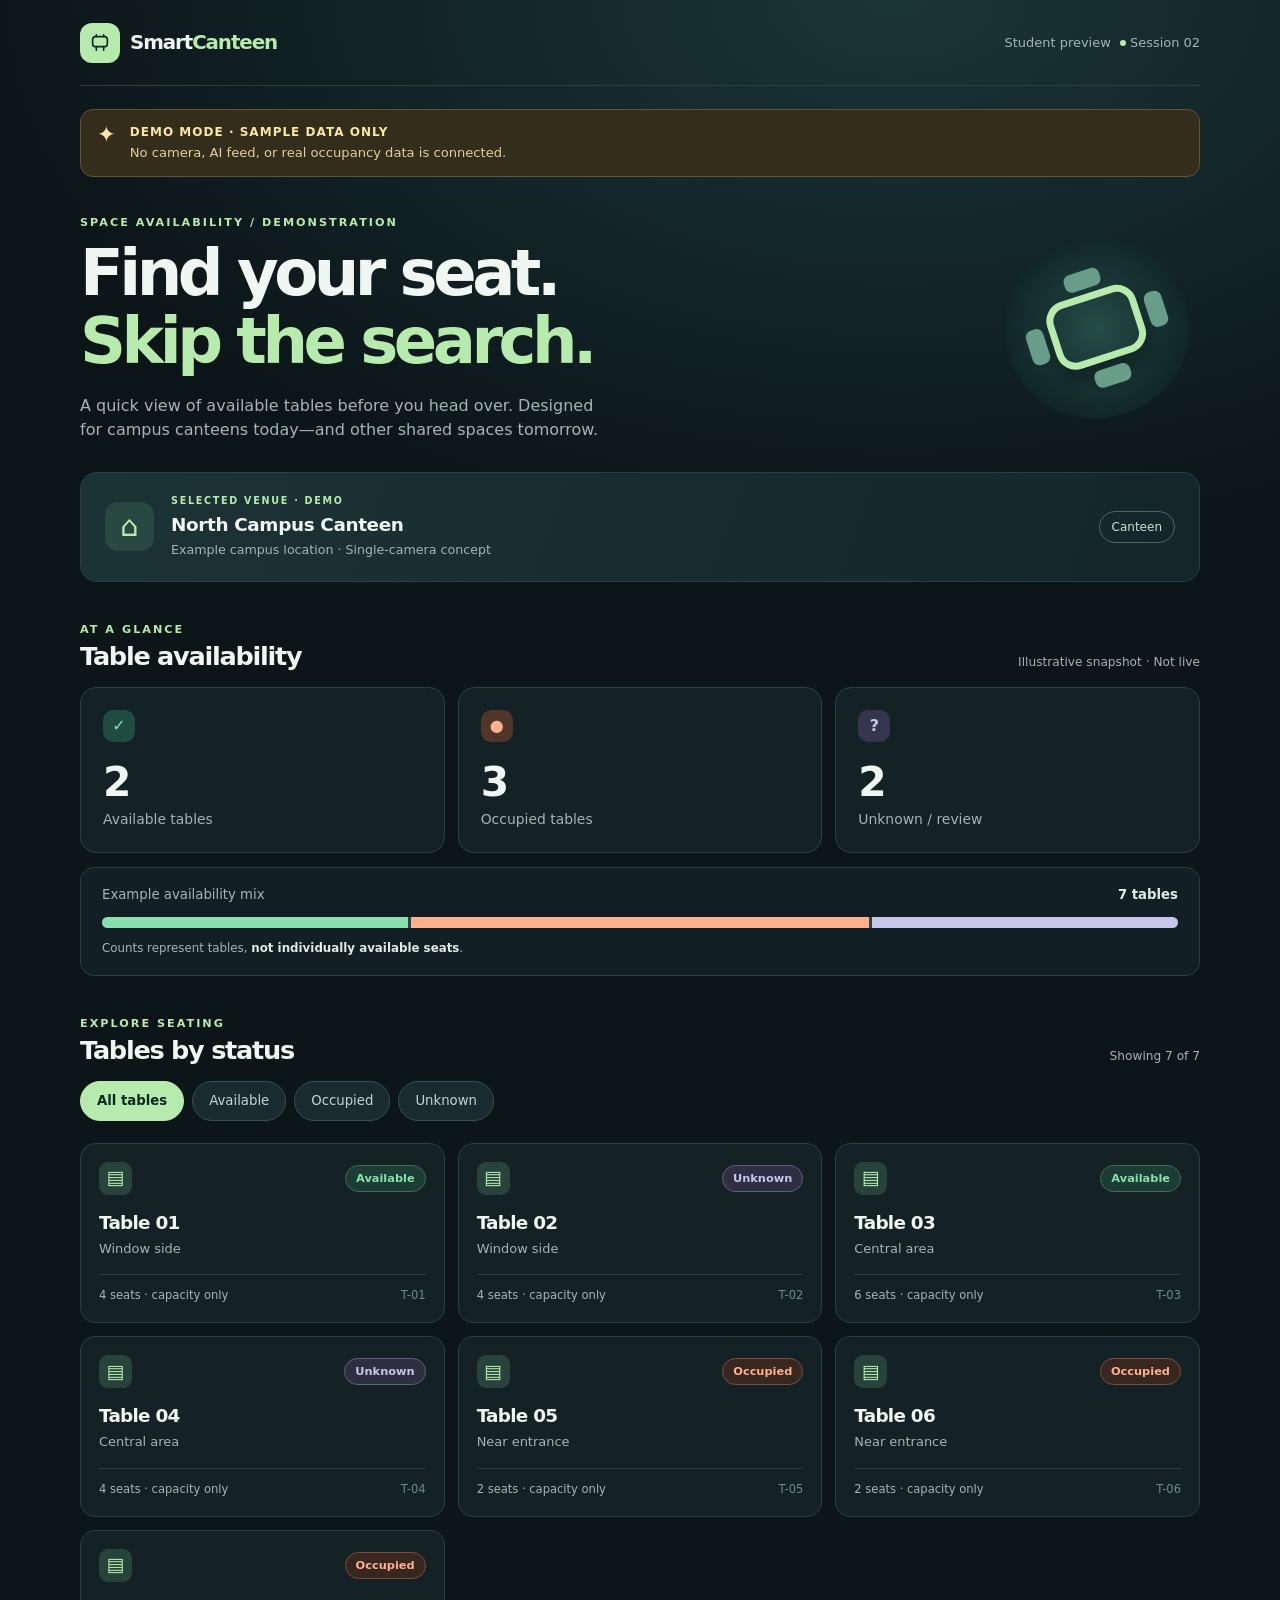
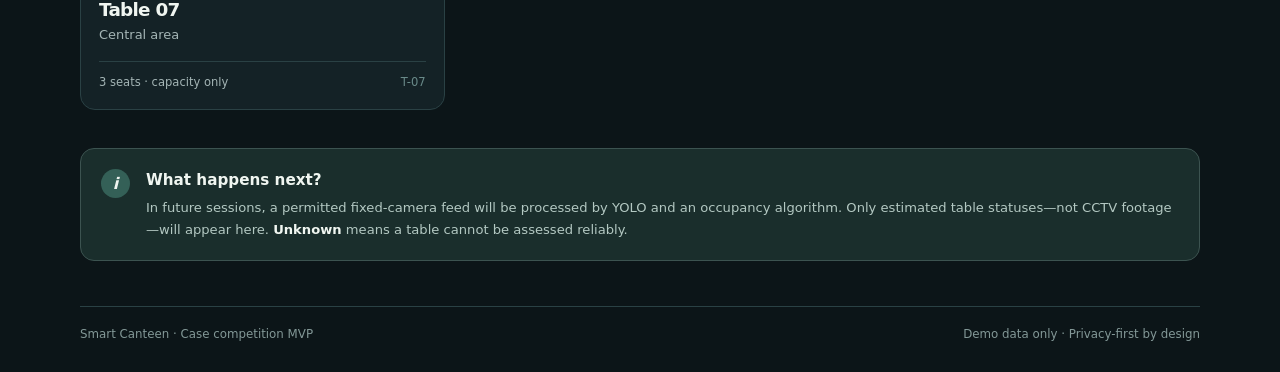
==== projects/smart-canteen/frontend/index.html @ 71fa3a7f "feat: complete session 02 student dashboard MVP" ====
<!doctype html>
<html lang="en">
<head>
  <meta charset="utf-8">
  <meta name="viewport" content="width=device-width, initial-scale=1">
  <meta name="theme-color" content="#111c20">
  <meta name="description" content="Smart Canteen student seating availability — sample dashboard for the case competition.">
  <title>Smart Canteen | Sample Dashboard</title>
  <link rel="stylesheet" href="styles.css">
  <script defer src="sample-data.js"></script>
  <script defer src="app.js"></script>
</head>
<body>
  <div class="page-shell">
    <header class="topbar">
      <a class="brand" href="/" aria-label="Smart Canteen home">
        <span class="brand-mark" aria-hidden="true"><svg width="22" height="22" viewBox="0 0 24 24" fill="none"><rect x="4" y="5" width="16" height="11" rx="3" stroke="currentColor" stroke-width="1.8"/><path d="M8 16v4M16 16v4M8 3v2M16 3v2" stroke="currentColor" stroke-width="1.8" stroke-linecap="round"/></svg></span>
        <span>Smart<span class="brand-accent">Canteen</span></span>
      </a>
      <span class="topbar-label">Student preview <span class="tiny-dot" aria-hidden="true"></span> Session 02</span>
    </header>

    <main>
      <section class="demo-banner" role="note" aria-label="Demo notice">
        <span class="demo-icon" aria-hidden="true">✦</span>
        <div><strong>DEMO MODE · SAMPLE DATA ONLY</strong><span>No camera, AI feed, or real occupancy data is connected.</span></div>
      </section>

      <section class="intro" aria-labelledby="page-title">
        <div>
          <p class="eyebrow">SPACE AVAILABILITY / DEMONSTRATION</p>
          <h1 id="page-title">Find your seat.<br><em>Skip the search.</em></h1>
          <p class="intro-description">A quick view of available tables before you head over. Designed for campus canteens today—and other shared spaces tomorrow.</p>
        </div>
        <div class="intro-art" aria-hidden="true"><span class="art-table"></span><span class="art-chair c1"></span><span class="art-chair c2"></span><span class="art-chair c3"></span><span class="art-chair c4"></span></div>
      </section>

      <section class="venue-card" aria-label="Current venue">
        <div class="venue-symbol" aria-hidden="true">⌂</div>
        <div class="venue-info"><p class="eyebrow">SELECTED VENUE · DEMO</p><h2 id="venue-name">Loading venue…</h2><p id="venue-description"></p></div>
        <span class="venue-chip" id="venue-type">Canteen</span>
      </section>

      <section class="overview" aria-labelledby="overview-heading">
        <div class="section-heading"><div><p class="eyebrow">AT A GLANCE</p><h2 id="overview-heading">Table availability</h2></div><span class="snapshot-label">Illustrative snapshot · Not live</span></div>
        <div class="stat-grid">
          <article class="stat-card available"><div class="stat-icon" aria-hidden="true">✓</div><div class="stat-value" id="available-count">—</div><div class="stat-label">Available tables</div></article>
          <article class="stat-card occupied"><div class="stat-icon" aria-hidden="true">●</div><div class="stat-value" id="occupied-count">—</div><div class="stat-label">Occupied tables</div></article>
          <article class="stat-card unknown"><div class="stat-icon" aria-hidden="true">?</div><div class="stat-value" id="unknown-count">—</div><div class="stat-label">Unknown / review</div></article>
        </div>
        <div class="distribution" aria-label="Sample table availability breakdown">
          <div class="distribution-heading"><span>Example availability mix</span><strong id="total-tables">— tables</strong></div>
          <div class="distribution-track" id="distribution-track" role="img" aria-label="Loading example counts"></div>
          <p>Counts represent tables, <strong>not individually available seats</strong>.</p>
        </div>
      </section>

      <section class="tables-section" aria-labelledby="tables-heading">
        <div class="section-heading tables-header"><div><p class="eyebrow">EXPLORE SEATING</p><h2 id="tables-heading">Tables by status</h2></div><span class="small-label" id="table-count-label"></span></div>
        <div class="filter-bar" role="group" aria-label="Filter example tables">
          <button type="button" class="filter-chip active" data-filter="all" aria-pressed="true">All tables</button>
          <button type="button" class="filter-chip" data-filter="available" aria-pressed="false">Available</button>
          <button type="button" class="filter-chip" data-filter="occupied" aria-pressed="false">Occupied</button>
          <button type="button" class="filter-chip" data-filter="unknown" aria-pressed="false">Unknown</button>
        </div>
        <div class="table-grid" id="table-grid" aria-live="polite"></div>
      </section>

      <section class="explain-card" aria-labelledby="how-it-works-title">
        <div class="explain-icon" aria-hidden="true">i</div>
        <div><h2 id="how-it-works-title">What happens next?</h2><p>In future sessions, a permitted fixed-camera feed will be processed by YOLO and an occupancy algorithm. Only estimated table statuses—not CCTV footage—will appear here. <strong>Unknown</strong> means a table cannot be assessed reliably.</p></div>
      </section>
    </main>
    <footer class="footer"><span>Smart Canteen · Case competition MVP</span><span>Demo data only · Privacy-first by design</span></footer>
  </div>
</body>
</html>
---- projects/smart-canteen/frontend/styles.css ----
:root {
  color-scheme: dark;
  --bg: #0c1518;
  --panel: #142226;
  --panel-soft: #17292d;
  --stroke: #2a4144;
  --muted: #a4b5b5;
  --text: #f0f6f1;
  --accent: #b7ebad;
  --available: #88dfaf;
  --occupied: #ffb08f;
  --unknown: #c8c5eb;
}
* { box-sizing: border-box; }
body { margin: 0; color: var(--text); background: radial-gradient(ellipse 90% 35% at 70% 0%, #1a3538, transparent 80%), var(--bg); font: 16px/1.5 system-ui, -apple-system, BlinkMacSystemFont, 'Segoe UI', sans-serif; }
button { font: inherit; }
.page-shell { width: min(1120px, calc(100% - 36px)); margin: 0 auto; }
.topbar { display: flex; align-items: center; justify-content: space-between; border-bottom: 1px solid var(--stroke); min-height: 86px; gap: 12px; }
.brand { display: flex; align-items: center; gap: 10px; text-decoration: none; color: var(--text); font-size: 1.24rem; font-weight: 780; letter-spacing: -.055em; }
.brand-accent { color: var(--accent); }
.brand-mark { background: var(--accent); color: #0d2928; display: grid; place-items: center; width: 40px; height: 40px; border-radius: 12px; }
.topbar-label { color: var(--muted); font-size: .81rem; white-space: nowrap; }
.tiny-dot { display: inline-block; background: var(--accent); width: 6px; height: 6px; border-radius: 50%; vertical-align: middle; margin: 0 0 1px 5px; }
.demo-banner { display: flex; gap: 14px; padding: 13px 16px; margin-top: 23px; background: #342d1c; border: 1px solid #645437; border-radius: 13px; color: #fce6a6; }
.demo-banner strong { display: block; font-size: .75rem; letter-spacing: .085em; }
.demo-banner span:not(.demo-icon) { display: block; color: #e3cf9f; font-size: .82rem; margin-top: 2px; }
.demo-icon { font-size: 1.4rem; line-height: 1; }
.intro { position: relative; overflow: hidden; display: flex; justify-content: space-between; min-height: 250px; align-items: center; gap: 28px; padding: 38px 8px 30px 0; }
.intro > div:first-child { position: relative; z-index: 2; max-width: 660px; }
.eyebrow { color: var(--accent); letter-spacing: .18em; font-weight: 700; font-size: .7rem; text-transform: uppercase; margin: 0 0 9px; }
h1, h2, h3, p { margin-top: 0; }
h1 { font-size: clamp(2.3rem, 5vw, 4.55rem); line-height: 1.05; letter-spacing: -.07em; margin-bottom: 19px; font-weight: 790; }
h1 em { color: var(--accent); font-style: normal; }
.intro-description { color: var(--muted); font-size: 1rem; max-width: 535px; margin: 0; }
.intro-art { flex: 0 0 190px; width: 190px; height: 180px; border-radius: 50%; background: radial-gradient(circle, #254d47, #12272a 68%, transparent 72%); position: relative; transform: rotate(-18deg); }
.art-table { position: absolute; width: 93px; height: 70px; border: 7px solid var(--accent); border-radius: 20px; top: 54px; left: 48px; box-shadow: 0 12px 30px #0007; }
.art-chair { position: absolute; width: 37px; height: 18px; background: #679d89; border-radius: 7px; }
.art-chair.c1 { top: 31px; left: 77px; }.art-chair.c2 { top: 131px; left: 77px; }.art-chair.c3 { width: 18px; height: 36px; left: 24px; top: 72px; }.art-chair.c4 { width: 18px; height: 36px; left: 148px; top: 72px; }
.venue-card { border: 1px solid var(--stroke); border-radius: 17px; background: linear-gradient(110deg, #1c3336, #14262a); padding: 21px 24px; display: flex; align-items: center; gap: 17px; }
.venue-symbol { flex: 0 0 49px; display: grid; place-items: center; width: 49px; height: 49px; background: #284841; border-radius: 13px; font-size: 1.8rem; color: var(--accent); }
.venue-info { flex: 1; min-width: 0; }.venue-info .eyebrow { margin-bottom: 3px; font-size: .6rem; }.venue-info h2 { font-size: 1.15rem; letter-spacing: -.02em; margin-bottom: 2px; }.venue-info p:last-child { color: var(--muted); font-size: .79rem; margin: 0; }
.venue-chip { border: 1px solid #4b6961; color: #c2e6cd; border-radius: 100px; padding: 6px 12px; font-size: .75rem; }
.overview, .tables-section { margin-top: 40px; }.section-heading { display: flex; justify-content: space-between; align-items: end; gap: 14px; margin-bottom: 16px; }.section-heading .eyebrow { margin-bottom: 2px; }.section-heading h2 { font-size: 1.6rem; letter-spacing: -.05em; line-height: 1.2; margin-bottom: 0; }
.snapshot-label, .small-label { font-size: .76rem; color: var(--muted); white-space: nowrap; }
.stat-grid { display: grid; grid-template-columns: repeat(3, 1fr); gap: 13px; }
.stat-card { background: var(--panel); border: 1px solid var(--stroke); border-radius: 16px; padding: 22px; position: relative; }
.stat-card .stat-icon { width: 32px; height: 32px; display: grid; place-items: center; border-radius: 10px; background: #204b40; color: var(--available); font-weight: 700; margin-bottom: 18px; }
.stat-card.occupied .stat-icon { background: #503628; color: var(--occupied); }.stat-card.unknown .stat-icon { background: #35354d; color: var(--unknown); }
.stat-value { font-size: 2.55rem; font-weight: 780; letter-spacing: -.08em; line-height: 1.1; }.stat-label { color: var(--muted); font-size: .87rem; margin-top: 4px; }
.distribution { margin-top: 14px; padding: 17px 21px; border: 1px solid var(--stroke); border-radius: 14px; background: #122025; }
.distribution-heading { display: flex; justify-content: space-between; gap: 14px; margin-bottom: 12px; font-size: .83rem; }.distribution-heading span { color: var(--muted); }.distribution-heading strong { color: var(--text); }
.distribution-track { height: 11px; display: flex; gap: 3px; overflow: hidden; border-radius: 100px; background: #304044; }.track-segment { height: 100%; }.track-segment.available { background: var(--available); }.track-segment.occupied { background: var(--occupied); }.track-segment.unknown { background: var(--unknown); }
.distribution p { color: var(--muted); font-size: .74rem; margin: 12px 0 0; }.distribution strong { color: #e1eae5; }
.filter-bar { display: flex; gap: 8px; overflow-x: auto; padding-bottom: 7px; margin-bottom: 15px; scrollbar-width: thin; }
.filter-chip { background: #1a2b30; color: #c5d3d2; border: 1px solid #365052; border-radius: 100px; padding: 9px 16px; white-space: nowrap; cursor: pointer; font-size: .83rem; transition: background .12s ease, color .12s ease; }
.filter-chip:hover, .filter-chip:focus-visible { background: #304e4d; outline-offset: 2px; }.filter-chip.active { background: var(--accent); border-color: var(--accent); color: #0b2824; font-weight: 700; }
.table-grid { display: grid; grid-template-columns: repeat(3, 1fr); gap: 13px; }
.table-card { min-height: 179px; padding: 18px; background: var(--panel); border: 1px solid var(--stroke); border-radius: 15px; display: flex; flex-direction: column; }
.table-card-top { display: flex; align-items: center; justify-content: space-between; margin-bottom: 14px; gap: 7px; }.table-icon { display: grid; place-items: center; height: 33px; width: 33px; background: #28433c; border-radius: 9px; color: var(--accent); font-size: 1.2rem; }
.status-pill { padding: 4px 10px; border-radius: 100px; font-size: .71rem; font-weight: 650; border: 1px solid; }.status-pill.available { color: var(--available); border-color: #406c58; background: #1b3d33; }.status-pill.occupied { color: var(--occupied); border-color: #794f3c; background: #38271f; }.status-pill.unknown { color: var(--unknown); border-color: #62607a; background: #302e42; }
.table-name { margin: 0; font-size: 1.15rem; letter-spacing: -.04em; }.table-area { margin: 2px 0 16px; color: var(--muted); font-size: .81rem; }.table-card-bottom { border-top: 1px solid var(--stroke); padding-top: 12px; display: flex; justify-content: space-between; gap: 6px; color: var(--muted); font-size: .72rem; margin-top: auto; }.table-reference { color: #698a89; }
.empty-state { grid-column: 1 / -1; color: var(--muted); padding: 28px 10px; text-align: center; }
.explain-card { display: flex; gap: 16px; align-items: start; margin: 38px 0 45px; border-radius: 14px; border: 1px solid #3c5350; background: #1a2e2c; padding: 20px; }.explain-icon { flex: 0 0 29px; width: 29px; height: 29px; border-radius: 50%; background: #346057; display: grid; place-items: center; font-style: italic; font-weight: bold; }.explain-card h2 { font-size: .95rem; margin-bottom: 5px; }.explain-card p { color: #b3c8c2; font-size: .82rem; line-height: 1.65; margin: 0; }.explain-card strong { color: var(--text); }
.footer { display: flex; justify-content: space-between; flex-wrap: wrap; gap: 10px; color: #839897; border-top: 1px solid var(--stroke); padding: 19px 0 28px; font-size: .74rem; }
@media (max-width: 700px) {
  .page-shell { width: min(100% - 28px, 560px); }
  .topbar { min-height: 72px; }.topbar-label { font-size: .68rem; }
  .intro { min-height: auto; padding: 40px 0 30px; }.intro-art { display: none; }
  .intro-description { font-size: .94rem; }
  .venue-card { padding: 16px; }.venue-chip { display: none; }
  .stat-card { padding: 16px; }.stat-card .stat-icon { margin-bottom: 12px; }.stat-value { font-size: 2.2rem; }.stat-label { font-size: .75rem; }
  .overview, .tables-section { margin-top: 32px; }.section-heading h2 { font-size: 1.35rem; }.snapshot-label { white-space: normal; text-align: right; max-width: 130px; font-size: .69rem; }
  .table-grid { grid-template-columns: repeat(2, 1fr); }.table-card { padding: 14px; }.table-name { font-size: 1rem; }.table-card-bottom { flex-wrap: wrap; }
}
@media (max-width: 430px) {
  .page-shell { width: calc(100% - 24px); }.topbar-label { display: none; }
  h1 { font-size: 2.6rem; }
  .stat-grid { gap: 8px; }.stat-card { padding: 13px 11px; }.stat-value { font-size: 2rem; }.stat-label { font-size: .68rem; }
  .table-grid { gap: 9px; }.table-card { min-height: 178px; padding: 12px; }.table-card-bottom { font-size: .67rem; }
  .distribution { padding: 14px; }.explain-card { padding: 15px; }
}
@media (prefers-reduced-motion: reduce) { *, *::before, *::after { scroll-behavior: auto !important; transition: none !important; } }
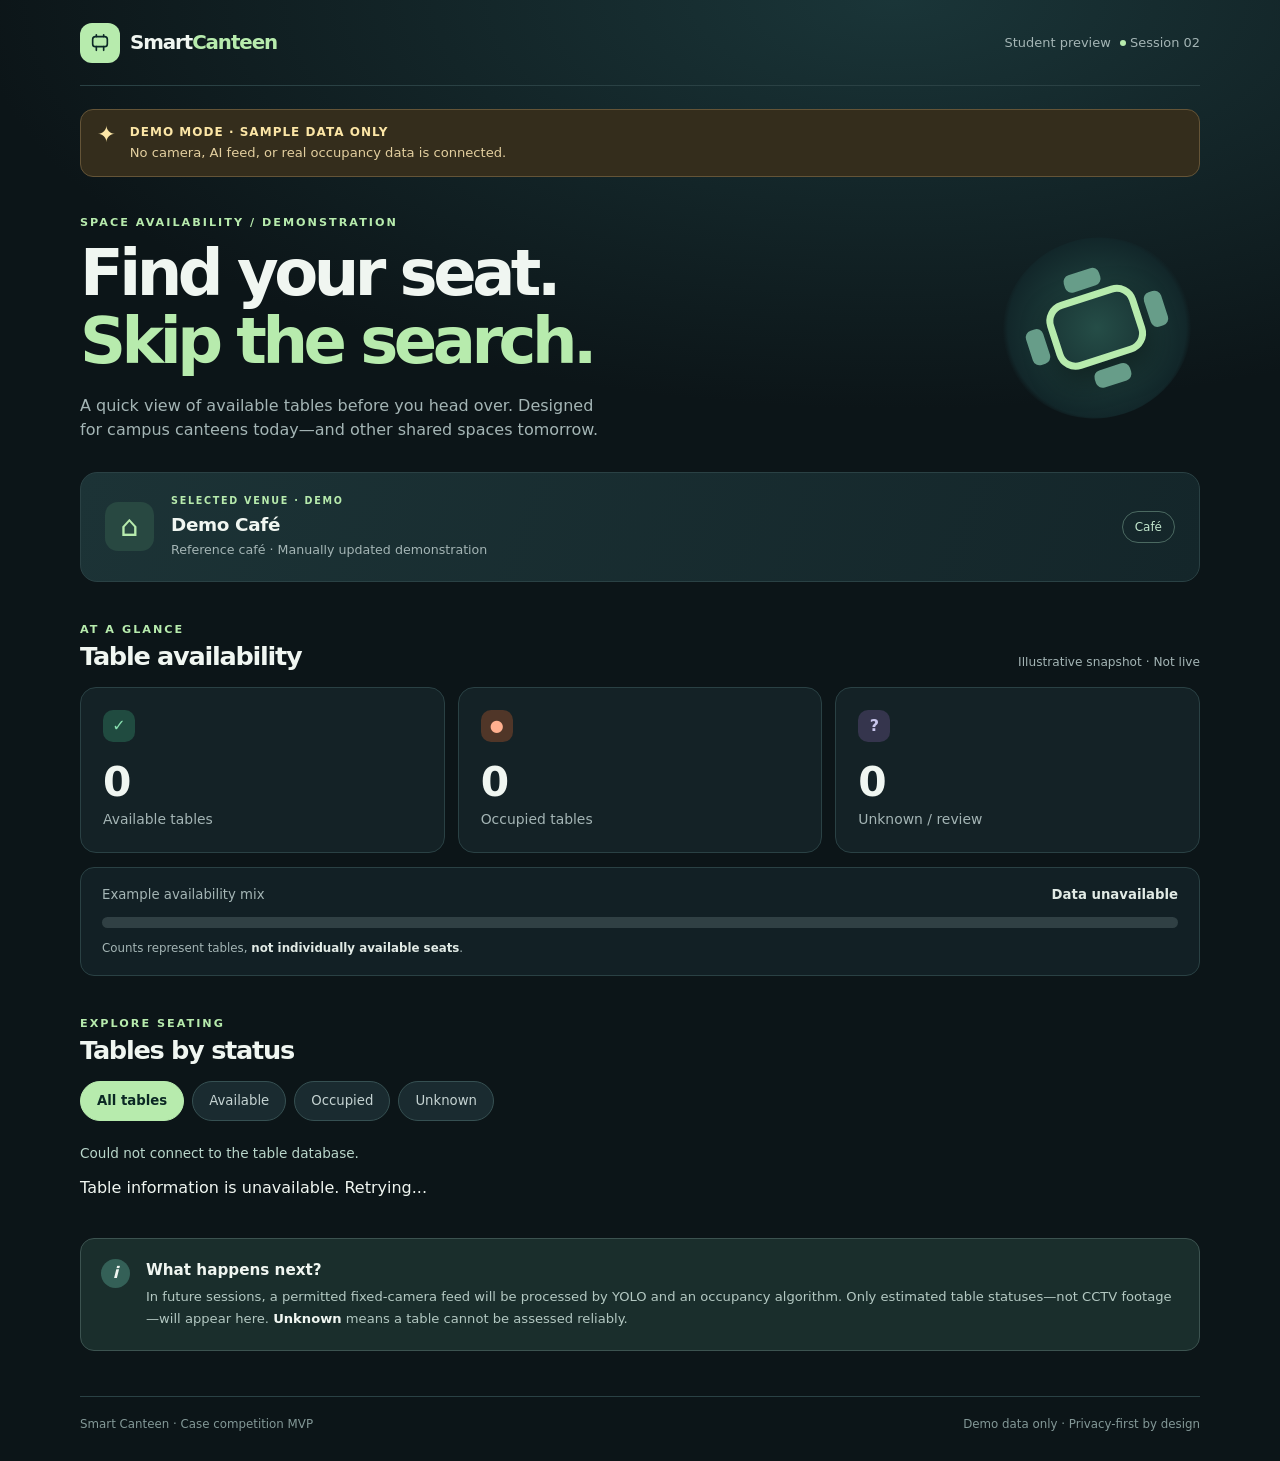
==== commit 9ce66f06: "Commit-2: complete session 03 full-stack smart canteen MVP" ====
--- a/projects/smart-canteen/frontend/index.html
+++ b/projects/smart-canteen/frontend/index.html
@@ -6,9 +6,9 @@
   <meta name="theme-color" content="#111c20">
   <meta name="description" content="Smart Canteen student seating availability — sample dashboard for the case competition.">
   <title>Smart Canteen | Sample Dashboard</title>
-  <link rel="stylesheet" href="styles.css">
+  <link rel="stylesheet" href="styles.css?v=6">
   <script defer src="sample-data.js"></script>
-  <script defer src="app.js"></script>
+  <script src="app.js?v=3" defer></script>
 </head>
 <body>
   <div class="page-shell">
--- a/projects/smart-canteen/frontend/styles.css
+++ b/projects/smart-canteen/frontend/styles.css
@@ -80,3 +80,245 @@
   .distribution { padding: 14px; }.explain-card { padding: 15px; }
 }
 @media (prefers-reduced-motion: reduce) { *, *::before, *::after { scroll-behavior: auto !important; transition: none !important; } }
+
+
+
+/* =========================
+   Admin page
+   ========================= */
+
+   .admin-body {
+  min-height: 100vh;
+}
+
+.admin-header {
+  max-width: 1200px;
+  margin: 0 auto;
+  padding: 32px 20px 16px;
+  display: flex;
+  justify-content: space-between;
+  align-items: flex-start;
+  gap: 20px;
+}
+
+.admin-subtitle {
+  margin: 8px 0 0;
+  color: rgba(240, 246, 241, 0.78);
+}
+
+.admin-nav {
+  display: flex;
+  align-items: center;
+}
+
+.admin-link {
+  color: var(--accent);
+  text-decoration: none;
+  border: 1px solid rgba(183, 235, 173, 0.25);
+  border-radius: 999px;
+  padding: 10px 14px;
+  background: rgba(20, 34, 38, 0.55);
+}
+
+.admin-link:hover {
+  background: rgba(20, 34, 38, 0.8);
+}
+
+.admin-main {
+  max-width: 1200px;
+  margin: 0 auto;
+  padding: 0 20px 40px;
+  display: grid;
+  grid-template-columns: 2fr 1fr;
+  gap: 20px;
+}
+
+.admin-panel {
+  background: rgba(20, 34, 38, 0.8);
+  border: 1px solid rgba(183, 235, 173, 0.12);
+  border-radius: 18px;
+  padding: 20px;
+  box-shadow: 0 12px 30px rgba(0, 0, 0, 0.2);
+}
+
+.editor-stage {
+  position: relative;
+  margin-top: 18px;
+  border-radius: 18px;
+  overflow: hidden;
+  border: 1px solid rgba(183, 235, 173, 0.15);
+  background: rgba(9, 19, 22, 0.85);
+}
+
+.stage-image {
+  display: block;
+  width: 100%;
+  height: auto;
+}
+
+.zone-layer {
+  position: absolute;
+  inset: 0;
+  pointer-events: none;
+}
+
+.zone-status {
+  margin-top: 14px;
+  color: rgba(240, 246, 241, 0.78);
+}
+
+.table-list {
+  list-style: none;
+  padding: 0;
+  margin: 16px 0 0;
+  display: grid;
+  gap: 10px;
+}
+
+.table-list-empty {
+  padding: 12px 14px;
+  border-radius: 12px;
+  background: rgba(9, 19, 22, 0.55);
+  color: rgba(240, 246, 241, 0.78);
+  border: 1px dashed rgba(183, 235, 173, 0.15);
+}
+
+@media (max-width: 900px) {
+  .admin-main {
+    grid-template-columns: 1fr;
+  }
+
+  .admin-header {
+    flex-direction: column;
+  }
+}
+
+/* Zone drawing experiment */
+
+.zone-layer {
+  pointer-events: auto;
+  touch-action: none;
+  cursor: crosshair;
+}
+
+.zone-preview {
+  position: absolute;
+  box-sizing: border-box;
+  border: 2px solid #5ee8b1;
+  background: rgba(94, 232, 177, 0.22);
+  pointer-events: none;
+}
+
+/* Saved table zone */
+
+.zone-saved {
+  border-color: #36e2ae;
+  background: rgba(54, 226, 174, 0.18);
+}
+
+.zone-saved::after {
+  content: attr(data-label);
+  position: absolute;
+  top: 0;
+  left: 0;
+  padding: 4px 7px;
+  border-radius: 0 0 6px 0;
+  background: #087b65;
+  color: white;
+  font-size: 12px;
+  font-weight: 700;
+}
+
+/* Configured table list */
+
+.table-list li {
+  display: flex;
+  justify-content: space-between;
+  align-items: center;
+  gap: 12px;
+  padding: 12px;
+  border: 1px solid rgba(183, 235, 173, 0.2);
+  border-radius: 10px;
+}
+
+.table-list button {
+  cursor: pointer;
+  border: 1px solid #a75b5b;
+  border-radius: 7px;
+  padding: 6px 10px;
+  background: transparent;
+  color: #ffaaaa;
+}
+
+
+/* Admin manual-status controls */
+
+.manual-status {
+  display: grid;
+  gap: 12px;
+  margin-top: 28px;
+  padding-top: 20px;
+  border-top: 1px solid rgba(183, 235, 173, 0.18);
+}
+
+.manual-status h3 {
+  margin: 0 0 8px;
+  font-size: 1.15rem;
+}
+
+.manual-status label {
+  font-size: 0.9rem;
+  font-weight: 600;
+}
+
+.manual-status select {
+  width: 100%;
+  min-width: 0;
+  padding: 12px;
+  border: 1px solid rgba(183, 235, 173, 0.25);
+  border-radius: 10px;
+  background: #142428;
+  color: #effaf5;
+  font: inherit;
+}
+
+.manual-status select:focus-visible,
+.manual-status button:focus-visible {
+  outline: 2px solid #61e8b3;
+  outline-offset: 3px;
+}
+
+.manual-status button {
+  padding: 12px 16px;
+  border: 0;
+  border-radius: 10px;
+  background: #69dfaa;
+  color: #102923;
+  font: inherit;
+  font-weight: 700;
+  cursor: pointer;
+}
+
+.manual-status button:hover:not(:disabled) {
+  background: #8cefc1;
+}
+
+.manual-status button:disabled {
+  opacity: 0.5;
+  cursor: not-allowed;
+}
+
+#status-feedback {
+  margin: 4px 0 0;
+  color: #b9d6ca;
+  font-size: 0.9rem;
+  overflow-wrap: anywhere;
+}
+
+/* Information about the student dashboard's data freshness */
+
+.data-sync-status {
+  margin: 12px 0;
+  color: #b9d6ca;
+  font-size: 0.85rem;
+}
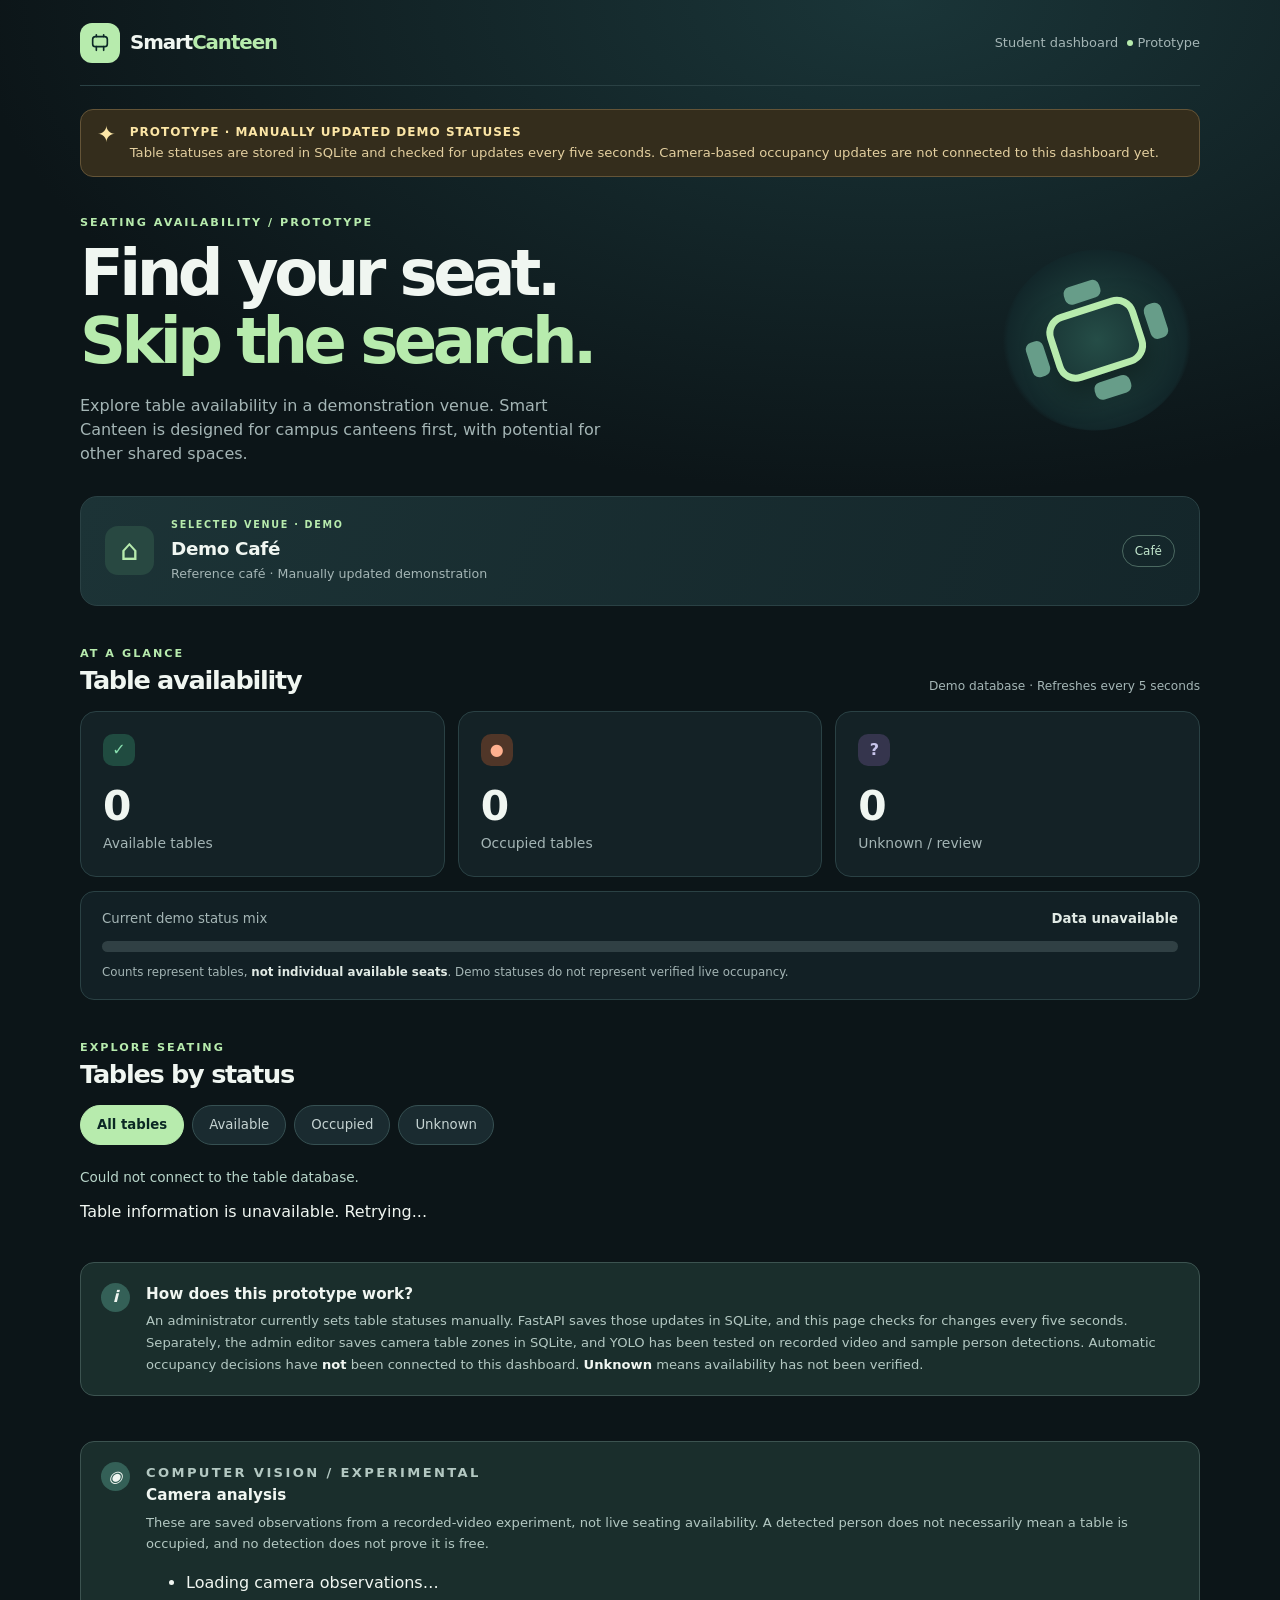
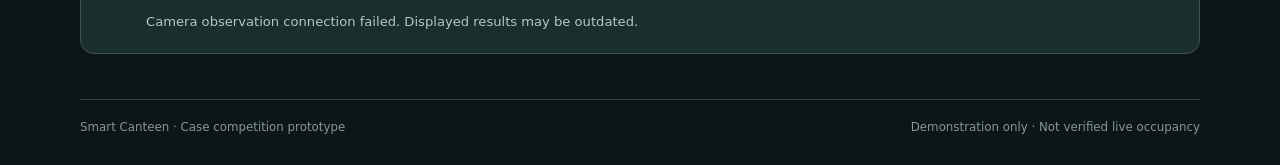
==== commit cd67a12e: "feat: integrate vision observations with API and dashboard" ====
--- a/projects/smart-canteen/frontend/index.html
+++ b/projects/smart-canteen/frontend/index.html
@@ -1,77 +1,190 @@
 <!doctype html>
 <html lang="en">
-<head>
-  <meta charset="utf-8">
-  <meta name="viewport" content="width=device-width, initial-scale=1">
-  <meta name="theme-color" content="#111c20">
-  <meta name="description" content="Smart Canteen student seating availability — sample dashboard for the case competition.">
-  <title>Smart Canteen | Sample Dashboard</title>
-  <link rel="stylesheet" href="styles.css?v=6">
-  <script defer src="sample-data.js"></script>
-  <script src="app.js?v=3" defer></script>
-</head>
-<body>
-  <div class="page-shell">
-    <header class="topbar">
-      <a class="brand" href="/" aria-label="Smart Canteen home">
-        <span class="brand-mark" aria-hidden="true"><svg width="22" height="22" viewBox="0 0 24 24" fill="none"><rect x="4" y="5" width="16" height="11" rx="3" stroke="currentColor" stroke-width="1.8"/><path d="M8 16v4M16 16v4M8 3v2M16 3v2" stroke="currentColor" stroke-width="1.8" stroke-linecap="round"/></svg></span>
-        <span>Smart<span class="brand-accent">Canteen</span></span>
-      </a>
-      <span class="topbar-label">Student preview <span class="tiny-dot" aria-hidden="true"></span> Session 02</span>
-    </header>
+  <head>
+    <meta charset="utf-8" />
+    <meta name="viewport" content="width=device-width, initial-scale=1" />
+    <meta name="theme-color" content="#111c20" />
+    <meta
+      name="description"
+      content="Smart Canteen seating availability prototype. View manually updated demo table statuses stored in SQLite."
+    />
+    <title>Smart Canteen | Seating Availability Prototype</title>
+    <link rel="stylesheet" href="styles.css?v=7" />
+    <!-- Still needed by app.js for demo venue metadata. -->
+    <script defer src="sample-data.js"></script>
+    <script defer src="app.js?v=4"></script>
+    <script defer src="vision-observations.js?v=1"></script>
+  </head>
+  <body>
+    <div class="page-shell">
+      <header class="topbar">
+        <a class="brand" href="/" aria-label="Smart Canteen home">
+          <span class="brand-mark" aria-hidden="true">
+            <svg width="22" height="22" viewBox="0 0 24 24" fill="none">
+              <rect x="4" y="5" width="16" height="11" rx="3" stroke="currentColor" stroke-width="1.8" />
+              <path d="M8 16v4M16 16v4M8 3v2M16 3v2" stroke="currentColor" stroke-width="1.8" stroke-linecap="round" />
+            </svg>
+          </span>
+          <span>Smart<span class="brand-accent">Canteen</span></span>
+        </a>
+        <span class="topbar-label">
+          Student dashboard <span class="tiny-dot" aria-hidden="true"></span> Prototype
+        </span>
+      </header>
 
-    <main>
-      <section class="demo-banner" role="note" aria-label="Demo notice">
-        <span class="demo-icon" aria-hidden="true">✦</span>
-        <div><strong>DEMO MODE · SAMPLE DATA ONLY</strong><span>No camera, AI feed, or real occupancy data is connected.</span></div>
-      </section>
+      <main>
+        <section class="demo-banner" role="note" aria-label="Prototype data notice">
+          <span class="demo-icon" aria-hidden="true">✦</span>
+          <div>
+            <strong>PROTOTYPE · MANUALLY UPDATED DEMO STATUSES</strong>
+            <span>
+              Table statuses are stored in SQLite and checked for updates every five seconds.
+              Camera-based occupancy updates are not connected to this dashboard yet.
+            </span>
+          </div>
+        </section>
 
-      <section class="intro" aria-labelledby="page-title">
-        <div>
-          <p class="eyebrow">SPACE AVAILABILITY / DEMONSTRATION</p>
-          <h1 id="page-title">Find your seat.<br><em>Skip the search.</em></h1>
-          <p class="intro-description">A quick view of available tables before you head over. Designed for campus canteens today—and other shared spaces tomorrow.</p>
-        </div>
-        <div class="intro-art" aria-hidden="true"><span class="art-table"></span><span class="art-chair c1"></span><span class="art-chair c2"></span><span class="art-chair c3"></span><span class="art-chair c4"></span></div>
-      </section>
+        <section class="intro" aria-labelledby="page-title">
+          <div>
+            <p class="eyebrow">SEATING AVAILABILITY / PROTOTYPE</p>
+            <h1 id="page-title">
+              Find your seat.<br /><em>Skip the search.</em>
+            </h1>
+            <p class="intro-description">
+              Explore table availability in a demonstration venue. Smart Canteen is
+              designed for campus canteens first, with potential for other shared spaces.
+            </p>
+          </div>
+          <div class="intro-art" aria-hidden="true">
+            <span class="art-table"></span>
+            <span class="art-chair c1"></span>
+            <span class="art-chair c2"></span>
+            <span class="art-chair c3"></span>
+            <span class="art-chair c4"></span>
+          </div>
+        </section>
 
-      <section class="venue-card" aria-label="Current venue">
-        <div class="venue-symbol" aria-hidden="true">⌂</div>
-        <div class="venue-info"><p class="eyebrow">SELECTED VENUE · DEMO</p><h2 id="venue-name">Loading venue…</h2><p id="venue-description"></p></div>
-        <span class="venue-chip" id="venue-type">Canteen</span>
-      </section>
+        <section class="venue-card" aria-label="Current demonstration venue">
+          <div class="venue-symbol" aria-hidden="true">⌂</div>
+          <div class="venue-info">
+            <p class="eyebrow">SELECTED VENUE · DEMO</p>
+            <h2 id="venue-name">Loading venue…</h2>
+            <p id="venue-description"></p>
+          </div>
+          <span class="venue-chip" id="venue-type">Canteen</span>
+        </section>
 
-      <section class="overview" aria-labelledby="overview-heading">
-        <div class="section-heading"><div><p class="eyebrow">AT A GLANCE</p><h2 id="overview-heading">Table availability</h2></div><span class="snapshot-label">Illustrative snapshot · Not live</span></div>
-        <div class="stat-grid">
-          <article class="stat-card available"><div class="stat-icon" aria-hidden="true">✓</div><div class="stat-value" id="available-count">—</div><div class="stat-label">Available tables</div></article>
-          <article class="stat-card occupied"><div class="stat-icon" aria-hidden="true">●</div><div class="stat-value" id="occupied-count">—</div><div class="stat-label">Occupied tables</div></article>
-          <article class="stat-card unknown"><div class="stat-icon" aria-hidden="true">?</div><div class="stat-value" id="unknown-count">—</div><div class="stat-label">Unknown / review</div></article>
-        </div>
-        <div class="distribution" aria-label="Sample table availability breakdown">
-          <div class="distribution-heading"><span>Example availability mix</span><strong id="total-tables">— tables</strong></div>
-          <div class="distribution-track" id="distribution-track" role="img" aria-label="Loading example counts"></div>
-          <p>Counts represent tables, <strong>not individually available seats</strong>.</p>
-        </div>
-      </section>
+        <section class="overview" aria-labelledby="overview-heading">
+          <div class="section-heading">
+            <div>
+              <p class="eyebrow">AT A GLANCE</p>
+              <h2 id="overview-heading">Table availability</h2>
+            </div>
+            <span class="snapshot-label">Demo database · Refreshes every 5 seconds</span>
+          </div>
+          <div class="stat-grid">
+            <article class="stat-card available">
+              <div class="stat-icon" aria-hidden="true">✓</div>
+              <div class="stat-value" id="available-count">—</div>
+              <div class="stat-label">Available tables</div>
+            </article>
+            <article class="stat-card occupied">
+              <div class="stat-icon" aria-hidden="true">●</div>
+              <div class="stat-value" id="occupied-count">—</div>
+              <div class="stat-label">Occupied tables</div>
+            </article>
+            <article class="stat-card unknown">
+              <div class="stat-icon" aria-hidden="true">?</div>
+              <div class="stat-value" id="unknown-count">—</div>
+              <div class="stat-label">Unknown / review</div>
+            </article>
+          </div>
+          <div class="distribution" aria-label="Demo table status breakdown">
+            <div class="distribution-heading">
+              <span>Current demo status mix</span>
+              <strong id="total-tables">— tables</strong>
+            </div>
+            <div
+              class="distribution-track"
+              id="distribution-track"
+              role="img"
+              aria-label="Loading table status counts"
+            ></div>
+            <p>
+              Counts represent tables, <strong>not individual available seats</strong>.
+              Demo statuses do not represent verified live occupancy.
+            </p>
+          </div>
+        </section>
 
-      <section class="tables-section" aria-labelledby="tables-heading">
-        <div class="section-heading tables-header"><div><p class="eyebrow">EXPLORE SEATING</p><h2 id="tables-heading">Tables by status</h2></div><span class="small-label" id="table-count-label"></span></div>
-        <div class="filter-bar" role="group" aria-label="Filter example tables">
-          <button type="button" class="filter-chip active" data-filter="all" aria-pressed="true">All tables</button>
-          <button type="button" class="filter-chip" data-filter="available" aria-pressed="false">Available</button>
-          <button type="button" class="filter-chip" data-filter="occupied" aria-pressed="false">Occupied</button>
-          <button type="button" class="filter-chip" data-filter="unknown" aria-pressed="false">Unknown</button>
-        </div>
-        <div class="table-grid" id="table-grid" aria-live="polite"></div>
-      </section>
+        <section class="tables-section" aria-labelledby="tables-heading">
+          <div class="section-heading tables-header">
+            <div>
+              <p class="eyebrow">EXPLORE SEATING</p>
+              <h2 id="tables-heading">Tables by status</h2>
+            </div>
+            <span class="small-label" id="table-count-label"></span>
+          </div>
+          <div class="filter-bar" role="group" aria-label="Filter tables by status">
+            <button type="button" class="filter-chip active" data-filter="all" aria-pressed="true">
+              All tables
+            </button>
+            <button type="button" class="filter-chip" data-filter="available" aria-pressed="false">
+              Available
+            </button>
+            <button type="button" class="filter-chip" data-filter="occupied" aria-pressed="false">
+              Occupied
+            </button>
+            <button type="button" class="filter-chip" data-filter="unknown" aria-pressed="false">
+              Unknown
+            </button>
+          </div>
+          <div class="table-grid" id="table-grid" aria-live="polite"></div>
+        </section>
 
-      <section class="explain-card" aria-labelledby="how-it-works-title">
-        <div class="explain-icon" aria-hidden="true">i</div>
-        <div><h2 id="how-it-works-title">What happens next?</h2><p>In future sessions, a permitted fixed-camera feed will be processed by YOLO and an occupancy algorithm. Only estimated table statuses—not CCTV footage—will appear here. <strong>Unknown</strong> means a table cannot be assessed reliably.</p></div>
-      </section>
-    </main>
-    <footer class="footer"><span>Smart Canteen · Case competition MVP</span><span>Demo data only · Privacy-first by design</span></footer>
-  </div>
-</body>
+        <section class="explain-card" aria-labelledby="how-it-works-title">
+          <div class="explain-icon" aria-hidden="true">i</div>
+          <div>
+            <h2 id="how-it-works-title">How does this prototype work?</h2>
+            <p>
+              An administrator currently sets table statuses manually. FastAPI saves
+              those updates in SQLite, and this page checks for changes every five
+              seconds. Separately, the admin editor saves camera table zones in SQLite,
+              and YOLO has been tested on recorded video and sample person detections.
+              Automatic occupancy decisions have <strong>not</strong> been connected to
+              this dashboard. <strong>Unknown</strong> means availability has not been
+              verified.
+            </p>
+          </div>
+        </section>
+
+        <section class="explain-card" aria-labelledby="vision-heading">
+          <div class="explain-icon" aria-hidden="true">◉</div>
+          <div>
+            <p class="eyebrow">COMPUTER VISION / EXPERIMENTAL</p>
+            <h2 id="vision-heading">Camera analysis</h2>
+
+            <p>
+              These are saved observations from a recorded-video
+              experiment, not live seating availability.
+              A detected person does not necessarily mean a table
+              is occupied, and no detection does not prove it is free.
+            </p>
+
+            <ul id="vision-observation-list">
+              <li>Loading camera observations…</li>
+            </ul>
+
+            <p id="vision-observation-sync">
+              Waiting for the vision API…
+            </p>
+          </div>
+        </section>
+      </main>
+      <footer class="footer">
+        <span>Smart Canteen · Case competition prototype</span>
+        <span>Demonstration only · Not verified live occupancy</span>
+      </footer>
+    </div>
+  </body>
 </html>
--- a/projects/smart-canteen/frontend/styles.css
+++ b/projects/smart-canteen/frontend/styles.css
@@ -11,96 +11,653 @@
   --occupied: #ffb08f;
   --unknown: #c8c5eb;
 }
-* { box-sizing: border-box; }
-body { margin: 0; color: var(--text); background: radial-gradient(ellipse 90% 35% at 70% 0%, #1a3538, transparent 80%), var(--bg); font: 16px/1.5 system-ui, -apple-system, BlinkMacSystemFont, 'Segoe UI', sans-serif; }
-button { font: inherit; }
-.page-shell { width: min(1120px, calc(100% - 36px)); margin: 0 auto; }
-.topbar { display: flex; align-items: center; justify-content: space-between; border-bottom: 1px solid var(--stroke); min-height: 86px; gap: 12px; }
-.brand { display: flex; align-items: center; gap: 10px; text-decoration: none; color: var(--text); font-size: 1.24rem; font-weight: 780; letter-spacing: -.055em; }
-.brand-accent { color: var(--accent); }
-.brand-mark { background: var(--accent); color: #0d2928; display: grid; place-items: center; width: 40px; height: 40px; border-radius: 12px; }
-.topbar-label { color: var(--muted); font-size: .81rem; white-space: nowrap; }
-.tiny-dot { display: inline-block; background: var(--accent); width: 6px; height: 6px; border-radius: 50%; vertical-align: middle; margin: 0 0 1px 5px; }
-.demo-banner { display: flex; gap: 14px; padding: 13px 16px; margin-top: 23px; background: #342d1c; border: 1px solid #645437; border-radius: 13px; color: #fce6a6; }
-.demo-banner strong { display: block; font-size: .75rem; letter-spacing: .085em; }
-.demo-banner span:not(.demo-icon) { display: block; color: #e3cf9f; font-size: .82rem; margin-top: 2px; }
-.demo-icon { font-size: 1.4rem; line-height: 1; }
-.intro { position: relative; overflow: hidden; display: flex; justify-content: space-between; min-height: 250px; align-items: center; gap: 28px; padding: 38px 8px 30px 0; }
-.intro > div:first-child { position: relative; z-index: 2; max-width: 660px; }
-.eyebrow { color: var(--accent); letter-spacing: .18em; font-weight: 700; font-size: .7rem; text-transform: uppercase; margin: 0 0 9px; }
-h1, h2, h3, p { margin-top: 0; }
-h1 { font-size: clamp(2.3rem, 5vw, 4.55rem); line-height: 1.05; letter-spacing: -.07em; margin-bottom: 19px; font-weight: 790; }
-h1 em { color: var(--accent); font-style: normal; }
-.intro-description { color: var(--muted); font-size: 1rem; max-width: 535px; margin: 0; }
-.intro-art { flex: 0 0 190px; width: 190px; height: 180px; border-radius: 50%; background: radial-gradient(circle, #254d47, #12272a 68%, transparent 72%); position: relative; transform: rotate(-18deg); }
-.art-table { position: absolute; width: 93px; height: 70px; border: 7px solid var(--accent); border-radius: 20px; top: 54px; left: 48px; box-shadow: 0 12px 30px #0007; }
-.art-chair { position: absolute; width: 37px; height: 18px; background: #679d89; border-radius: 7px; }
-.art-chair.c1 { top: 31px; left: 77px; }.art-chair.c2 { top: 131px; left: 77px; }.art-chair.c3 { width: 18px; height: 36px; left: 24px; top: 72px; }.art-chair.c4 { width: 18px; height: 36px; left: 148px; top: 72px; }
-.venue-card { border: 1px solid var(--stroke); border-radius: 17px; background: linear-gradient(110deg, #1c3336, #14262a); padding: 21px 24px; display: flex; align-items: center; gap: 17px; }
-.venue-symbol { flex: 0 0 49px; display: grid; place-items: center; width: 49px; height: 49px; background: #284841; border-radius: 13px; font-size: 1.8rem; color: var(--accent); }
-.venue-info { flex: 1; min-width: 0; }.venue-info .eyebrow { margin-bottom: 3px; font-size: .6rem; }.venue-info h2 { font-size: 1.15rem; letter-spacing: -.02em; margin-bottom: 2px; }.venue-info p:last-child { color: var(--muted); font-size: .79rem; margin: 0; }
-.venue-chip { border: 1px solid #4b6961; color: #c2e6cd; border-radius: 100px; padding: 6px 12px; font-size: .75rem; }
-.overview, .tables-section { margin-top: 40px; }.section-heading { display: flex; justify-content: space-between; align-items: end; gap: 14px; margin-bottom: 16px; }.section-heading .eyebrow { margin-bottom: 2px; }.section-heading h2 { font-size: 1.6rem; letter-spacing: -.05em; line-height: 1.2; margin-bottom: 0; }
-.snapshot-label, .small-label { font-size: .76rem; color: var(--muted); white-space: nowrap; }
-.stat-grid { display: grid; grid-template-columns: repeat(3, 1fr); gap: 13px; }
-.stat-card { background: var(--panel); border: 1px solid var(--stroke); border-radius: 16px; padding: 22px; position: relative; }
-.stat-card .stat-icon { width: 32px; height: 32px; display: grid; place-items: center; border-radius: 10px; background: #204b40; color: var(--available); font-weight: 700; margin-bottom: 18px; }
-.stat-card.occupied .stat-icon { background: #503628; color: var(--occupied); }.stat-card.unknown .stat-icon { background: #35354d; color: var(--unknown); }
-.stat-value { font-size: 2.55rem; font-weight: 780; letter-spacing: -.08em; line-height: 1.1; }.stat-label { color: var(--muted); font-size: .87rem; margin-top: 4px; }
-.distribution { margin-top: 14px; padding: 17px 21px; border: 1px solid var(--stroke); border-radius: 14px; background: #122025; }
-.distribution-heading { display: flex; justify-content: space-between; gap: 14px; margin-bottom: 12px; font-size: .83rem; }.distribution-heading span { color: var(--muted); }.distribution-heading strong { color: var(--text); }
-.distribution-track { height: 11px; display: flex; gap: 3px; overflow: hidden; border-radius: 100px; background: #304044; }.track-segment { height: 100%; }.track-segment.available { background: var(--available); }.track-segment.occupied { background: var(--occupied); }.track-segment.unknown { background: var(--unknown); }
-.distribution p { color: var(--muted); font-size: .74rem; margin: 12px 0 0; }.distribution strong { color: #e1eae5; }
-.filter-bar { display: flex; gap: 8px; overflow-x: auto; padding-bottom: 7px; margin-bottom: 15px; scrollbar-width: thin; }
-.filter-chip { background: #1a2b30; color: #c5d3d2; border: 1px solid #365052; border-radius: 100px; padding: 9px 16px; white-space: nowrap; cursor: pointer; font-size: .83rem; transition: background .12s ease, color .12s ease; }
-.filter-chip:hover, .filter-chip:focus-visible { background: #304e4d; outline-offset: 2px; }.filter-chip.active { background: var(--accent); border-color: var(--accent); color: #0b2824; font-weight: 700; }
-.table-grid { display: grid; grid-template-columns: repeat(3, 1fr); gap: 13px; }
-.table-card { min-height: 179px; padding: 18px; background: var(--panel); border: 1px solid var(--stroke); border-radius: 15px; display: flex; flex-direction: column; }
-.table-card-top { display: flex; align-items: center; justify-content: space-between; margin-bottom: 14px; gap: 7px; }.table-icon { display: grid; place-items: center; height: 33px; width: 33px; background: #28433c; border-radius: 9px; color: var(--accent); font-size: 1.2rem; }
-.status-pill { padding: 4px 10px; border-radius: 100px; font-size: .71rem; font-weight: 650; border: 1px solid; }.status-pill.available { color: var(--available); border-color: #406c58; background: #1b3d33; }.status-pill.occupied { color: var(--occupied); border-color: #794f3c; background: #38271f; }.status-pill.unknown { color: var(--unknown); border-color: #62607a; background: #302e42; }
-.table-name { margin: 0; font-size: 1.15rem; letter-spacing: -.04em; }.table-area { margin: 2px 0 16px; color: var(--muted); font-size: .81rem; }.table-card-bottom { border-top: 1px solid var(--stroke); padding-top: 12px; display: flex; justify-content: space-between; gap: 6px; color: var(--muted); font-size: .72rem; margin-top: auto; }.table-reference { color: #698a89; }
-.empty-state { grid-column: 1 / -1; color: var(--muted); padding: 28px 10px; text-align: center; }
-.explain-card { display: flex; gap: 16px; align-items: start; margin: 38px 0 45px; border-radius: 14px; border: 1px solid #3c5350; background: #1a2e2c; padding: 20px; }.explain-icon { flex: 0 0 29px; width: 29px; height: 29px; border-radius: 50%; background: #346057; display: grid; place-items: center; font-style: italic; font-weight: bold; }.explain-card h2 { font-size: .95rem; margin-bottom: 5px; }.explain-card p { color: #b3c8c2; font-size: .82rem; line-height: 1.65; margin: 0; }.explain-card strong { color: var(--text); }
-.footer { display: flex; justify-content: space-between; flex-wrap: wrap; gap: 10px; color: #839897; border-top: 1px solid var(--stroke); padding: 19px 0 28px; font-size: .74rem; }
+* {
+  box-sizing: border-box;
+}
+body {
+  margin: 0;
+  color: var(--text);
+  background:
+    radial-gradient(ellipse 90% 35% at 70% 0%, #1a3538, transparent 80%),
+    var(--bg);
+  font:
+    16px/1.5 system-ui,
+    -apple-system,
+    BlinkMacSystemFont,
+    "Segoe UI",
+    sans-serif;
+}
+button {
+  font: inherit;
+}
+.page-shell {
+  width: min(1120px, calc(100% - 36px));
+  margin: 0 auto;
+}
+.topbar {
+  display: flex;
+  align-items: center;
+  justify-content: space-between;
+  border-bottom: 1px solid var(--stroke);
+  min-height: 86px;
+  gap: 12px;
+}
+.brand {
+  display: flex;
+  align-items: center;
+  gap: 10px;
+  text-decoration: none;
+  color: var(--text);
+  font-size: 1.24rem;
+  font-weight: 780;
+  letter-spacing: -0.055em;
+}
+.brand-accent {
+  color: var(--accent);
+}
+.brand-mark {
+  background: var(--accent);
+  color: #0d2928;
+  display: grid;
+  place-items: center;
+  width: 40px;
+  height: 40px;
+  border-radius: 12px;
+}
+.topbar-label {
+  color: var(--muted);
+  font-size: 0.81rem;
+  white-space: nowrap;
+}
+.tiny-dot {
+  display: inline-block;
+  background: var(--accent);
+  width: 6px;
+  height: 6px;
+  border-radius: 50%;
+  vertical-align: middle;
+  margin: 0 0 1px 5px;
+}
+.demo-banner {
+  display: flex;
+  gap: 14px;
+  padding: 13px 16px;
+  margin-top: 23px;
+  background: #342d1c;
+  border: 1px solid #645437;
+  border-radius: 13px;
+  color: #fce6a6;
+}
+.demo-banner strong {
+  display: block;
+  font-size: 0.75rem;
+  letter-spacing: 0.085em;
+}
+.demo-banner span:not(.demo-icon) {
+  display: block;
+  color: #e3cf9f;
+  font-size: 0.82rem;
+  margin-top: 2px;
+}
+.demo-icon {
+  font-size: 1.4rem;
+  line-height: 1;
+}
+.intro {
+  position: relative;
+  overflow: hidden;
+  display: flex;
+  justify-content: space-between;
+  min-height: 250px;
+  align-items: center;
+  gap: 28px;
+  padding: 38px 8px 30px 0;
+}
+.intro > div:first-child {
+  position: relative;
+  z-index: 2;
+  max-width: 660px;
+}
+.eyebrow {
+  color: var(--accent);
+  letter-spacing: 0.18em;
+  font-weight: 700;
+  font-size: 0.7rem;
+  text-transform: uppercase;
+  margin: 0 0 9px;
+}
+h1,
+h2,
+h3,
+p {
+  margin-top: 0;
+}
+h1 {
+  font-size: clamp(2.3rem, 5vw, 4.55rem);
+  line-height: 1.05;
+  letter-spacing: -0.07em;
+  margin-bottom: 19px;
+  font-weight: 790;
+}
+h1 em {
+  color: var(--accent);
+  font-style: normal;
+}
+.intro-description {
+  color: var(--muted);
+  font-size: 1rem;
+  max-width: 535px;
+  margin: 0;
+}
+.intro-art {
+  flex: 0 0 190px;
+  width: 190px;
+  height: 180px;
+  border-radius: 50%;
+  background: radial-gradient(circle, #254d47, #12272a 68%, transparent 72%);
+  position: relative;
+  transform: rotate(-18deg);
+}
+.art-table {
+  position: absolute;
+  width: 93px;
+  height: 70px;
+  border: 7px solid var(--accent);
+  border-radius: 20px;
+  top: 54px;
+  left: 48px;
+  box-shadow: 0 12px 30px #0007;
+}
+.art-chair {
+  position: absolute;
+  width: 37px;
+  height: 18px;
+  background: #679d89;
+  border-radius: 7px;
+}
+.art-chair.c1 {
+  top: 31px;
+  left: 77px;
+}
+.art-chair.c2 {
+  top: 131px;
+  left: 77px;
+}
+.art-chair.c3 {
+  width: 18px;
+  height: 36px;
+  left: 24px;
+  top: 72px;
+}
+.art-chair.c4 {
+  width: 18px;
+  height: 36px;
+  left: 148px;
+  top: 72px;
+}
+.venue-card {
+  border: 1px solid var(--stroke);
+  border-radius: 17px;
+  background: linear-gradient(110deg, #1c3336, #14262a);
+  padding: 21px 24px;
+  display: flex;
+  align-items: center;
+  gap: 17px;
+}
+.venue-symbol {
+  flex: 0 0 49px;
+  display: grid;
+  place-items: center;
+  width: 49px;
+  height: 49px;
+  background: #284841;
+  border-radius: 13px;
+  font-size: 1.8rem;
+  color: var(--accent);
+}
+.venue-info {
+  flex: 1;
+  min-width: 0;
+}
+.venue-info .eyebrow {
+  margin-bottom: 3px;
+  font-size: 0.6rem;
+}
+.venue-info h2 {
+  font-size: 1.15rem;
+  letter-spacing: -0.02em;
+  margin-bottom: 2px;
+}
+.venue-info p:last-child {
+  color: var(--muted);
+  font-size: 0.79rem;
+  margin: 0;
+}
+.venue-chip {
+  border: 1px solid #4b6961;
+  color: #c2e6cd;
+  border-radius: 100px;
+  padding: 6px 12px;
+  font-size: 0.75rem;
+}
+.overview,
+.tables-section {
+  margin-top: 40px;
+}
+.section-heading {
+  display: flex;
+  justify-content: space-between;
+  align-items: end;
+  gap: 14px;
+  margin-bottom: 16px;
+}
+.section-heading .eyebrow {
+  margin-bottom: 2px;
+}
+.section-heading h2 {
+  font-size: 1.6rem;
+  letter-spacing: -0.05em;
+  line-height: 1.2;
+  margin-bottom: 0;
+}
+.snapshot-label,
+.small-label {
+  font-size: 0.76rem;
+  color: var(--muted);
+  white-space: nowrap;
+}
+.stat-grid {
+  display: grid;
+  grid-template-columns: repeat(3, 1fr);
+  gap: 13px;
+}
+.stat-card {
+  background: var(--panel);
+  border: 1px solid var(--stroke);
+  border-radius: 16px;
+  padding: 22px;
+  position: relative;
+}
+.stat-card .stat-icon {
+  width: 32px;
+  height: 32px;
+  display: grid;
+  place-items: center;
+  border-radius: 10px;
+  background: #204b40;
+  color: var(--available);
+  font-weight: 700;
+  margin-bottom: 18px;
+}
+.stat-card.occupied .stat-icon {
+  background: #503628;
+  color: var(--occupied);
+}
+.stat-card.unknown .stat-icon {
+  background: #35354d;
+  color: var(--unknown);
+}
+.stat-value {
+  font-size: 2.55rem;
+  font-weight: 780;
+  letter-spacing: -0.08em;
+  line-height: 1.1;
+}
+.stat-label {
+  color: var(--muted);
+  font-size: 0.87rem;
+  margin-top: 4px;
+}
+.distribution {
+  margin-top: 14px;
+  padding: 17px 21px;
+  border: 1px solid var(--stroke);
+  border-radius: 14px;
+  background: #122025;
+}
+.distribution-heading {
+  display: flex;
+  justify-content: space-between;
+  gap: 14px;
+  margin-bottom: 12px;
+  font-size: 0.83rem;
+}
+.distribution-heading span {
+  color: var(--muted);
+}
+.distribution-heading strong {
+  color: var(--text);
+}
+.distribution-track {
+  height: 11px;
+  display: flex;
+  gap: 3px;
+  overflow: hidden;
+  border-radius: 100px;
+  background: #304044;
+}
+.track-segment {
+  height: 100%;
+}
+.track-segment.available {
+  background: var(--available);
+}
+.track-segment.occupied {
+  background: var(--occupied);
+}
+.track-segment.unknown {
+  background: var(--unknown);
+}
+.distribution p {
+  color: var(--muted);
+  font-size: 0.74rem;
+  margin: 12px 0 0;
+}
+.distribution strong {
+  color: #e1eae5;
+}
+.filter-bar {
+  display: flex;
+  gap: 8px;
+  overflow-x: auto;
+  padding-bottom: 7px;
+  margin-bottom: 15px;
+  scrollbar-width: thin;
+}
+.filter-chip {
+  background: #1a2b30;
+  color: #c5d3d2;
+  border: 1px solid #365052;
+  border-radius: 100px;
+  padding: 9px 16px;
+  white-space: nowrap;
+  cursor: pointer;
+  font-size: 0.83rem;
+  transition:
+    background 0.12s ease,
+    color 0.12s ease;
+}
+.filter-chip:hover,
+.filter-chip:focus-visible {
+  background: #304e4d;
+  outline-offset: 2px;
+}
+.filter-chip.active {
+  background: var(--accent);
+  border-color: var(--accent);
+  color: #0b2824;
+  font-weight: 700;
+}
+.table-grid {
+  display: grid;
+  grid-template-columns: repeat(3, 1fr);
+  gap: 13px;
+}
+.table-card {
+  min-height: 179px;
+  padding: 18px;
+  background: var(--panel);
+  border: 1px solid var(--stroke);
+  border-radius: 15px;
+  display: flex;
+  flex-direction: column;
+}
+.table-card-top {
+  display: flex;
+  align-items: center;
+  justify-content: space-between;
+  margin-bottom: 14px;
+  gap: 7px;
+}
+.table-icon {
+  display: grid;
+  place-items: center;
+  height: 33px;
+  width: 33px;
+  background: #28433c;
+  border-radius: 9px;
+  color: var(--accent);
+  font-size: 1.2rem;
+}
+.status-pill {
+  padding: 4px 10px;
+  border-radius: 100px;
+  font-size: 0.71rem;
+  font-weight: 650;
+  border: 1px solid;
+}
+.status-pill.available {
+  color: var(--available);
+  border-color: #406c58;
+  background: #1b3d33;
+}
+.status-pill.occupied {
+  color: var(--occupied);
+  border-color: #794f3c;
+  background: #38271f;
+}
+.status-pill.unknown {
+  color: var(--unknown);
+  border-color: #62607a;
+  background: #302e42;
+}
+.table-name {
+  margin: 0;
+  font-size: 1.15rem;
+  letter-spacing: -0.04em;
+}
+.table-area {
+  margin: 2px 0 16px;
+  color: var(--muted);
+  font-size: 0.81rem;
+}
+.table-card-bottom {
+  border-top: 1px solid var(--stroke);
+  padding-top: 12px;
+  display: flex;
+  justify-content: space-between;
+  gap: 6px;
+  color: var(--muted);
+  font-size: 0.72rem;
+  margin-top: auto;
+}
+.table-reference {
+  color: #698a89;
+}
+.empty-state {
+  grid-column: 1 / -1;
+  color: var(--muted);
+  padding: 28px 10px;
+  text-align: center;
+}
+.explain-card {
+  display: flex;
+  gap: 16px;
+  align-items: start;
+  margin: 38px 0 45px;
+  border-radius: 14px;
+  border: 1px solid #3c5350;
+  background: #1a2e2c;
+  padding: 20px;
+}
+.explain-icon {
+  flex: 0 0 29px;
+  width: 29px;
+  height: 29px;
+  border-radius: 50%;
+  background: #346057;
+  display: grid;
+  place-items: center;
+  font-style: italic;
+  font-weight: bold;
+}
+.explain-card h2 {
+  font-size: 0.95rem;
+  margin-bottom: 5px;
+}
+.explain-card p {
+  color: #b3c8c2;
+  font-size: 0.82rem;
+  line-height: 1.65;
+  margin: 0;
+}
+.explain-card strong {
+  color: var(--text);
+}
+.footer {
+  display: flex;
+  justify-content: space-between;
+  flex-wrap: wrap;
+  gap: 10px;
+  color: #839897;
+  border-top: 1px solid var(--stroke);
+  padding: 19px 0 28px;
+  font-size: 0.74rem;
+}
 @media (max-width: 700px) {
-  .page-shell { width: min(100% - 28px, 560px); }
-  .topbar { min-height: 72px; }.topbar-label { font-size: .68rem; }
-  .intro { min-height: auto; padding: 40px 0 30px; }.intro-art { display: none; }
-  .intro-description { font-size: .94rem; }
-  .venue-card { padding: 16px; }.venue-chip { display: none; }
-  .stat-card { padding: 16px; }.stat-card .stat-icon { margin-bottom: 12px; }.stat-value { font-size: 2.2rem; }.stat-label { font-size: .75rem; }
-  .overview, .tables-section { margin-top: 32px; }.section-heading h2 { font-size: 1.35rem; }.snapshot-label { white-space: normal; text-align: right; max-width: 130px; font-size: .69rem; }
-  .table-grid { grid-template-columns: repeat(2, 1fr); }.table-card { padding: 14px; }.table-name { font-size: 1rem; }.table-card-bottom { flex-wrap: wrap; }
+  .page-shell {
+    width: min(100% - 28px, 560px);
+  }
+  .topbar {
+    min-height: 72px;
+  }
+  .topbar-label {
+    font-size: 0.68rem;
+  }
+  .intro {
+    min-height: auto;
+    padding: 40px 0 30px;
+  }
+  .intro-art {
+    display: none;
+  }
+  .intro-description {
+    font-size: 0.94rem;
+  }
+  .venue-card {
+    padding: 16px;
+  }
+  .venue-chip {
+    display: none;
+  }
+  .stat-card {
+    padding: 16px;
+  }
+  .stat-card .stat-icon {
+    margin-bottom: 12px;
+  }
+  .stat-value {
+    font-size: 2.2rem;
+  }
+  .stat-label {
+    font-size: 0.75rem;
+  }
+  .overview,
+  .tables-section {
+    margin-top: 32px;
+  }
+  .section-heading h2 {
+    font-size: 1.35rem;
+  }
+  .snapshot-label {
+    white-space: normal;
+    text-align: right;
+    max-width: 130px;
+    font-size: 0.69rem;
+  }
+  .table-grid {
+    grid-template-columns: repeat(2, 1fr);
+  }
+  .table-card {
+    padding: 14px;
+  }
+  .table-name {
+    font-size: 1rem;
+  }
+  .table-card-bottom {
+    flex-wrap: wrap;
+  }
 }
 @media (max-width: 430px) {
-  .page-shell { width: calc(100% - 24px); }.topbar-label { display: none; }
-  h1 { font-size: 2.6rem; }
-  .stat-grid { gap: 8px; }.stat-card { padding: 13px 11px; }.stat-value { font-size: 2rem; }.stat-label { font-size: .68rem; }
-  .table-grid { gap: 9px; }.table-card { min-height: 178px; padding: 12px; }.table-card-bottom { font-size: .67rem; }
-  .distribution { padding: 14px; }.explain-card { padding: 15px; }
-}
-@media (prefers-reduced-motion: reduce) { *, *::before, *::after { scroll-behavior: auto !important; transition: none !important; } }
-
-
+  .page-shell {
+    width: calc(100% - 24px);
+  }
+  .topbar-label {
+    display: none;
+  }
+  h1 {
+    font-size: 2.6rem;
+  }
+  .stat-grid {
+    gap: 8px;
+  }
+  .stat-card {
+    padding: 13px 11px;
+  }
+  .stat-value {
+    font-size: 2rem;
+  }
+  .stat-label {
+    font-size: 0.68rem;
+  }
+  .table-grid {
+    gap: 9px;
+  }
+  .table-card {
+    min-height: 178px;
+    padding: 12px;
+  }
+  .table-card-bottom {
+    font-size: 0.67rem;
+  }
+  .distribution {
+    padding: 14px;
+  }
+  .explain-card {
+    padding: 15px;
+  }
+}
+@media (prefers-reduced-motion: reduce) {
+  *,
+  *::before,
+  *::after {
+    scroll-behavior: auto !important;
+    transition: none !important;
+  }
+}
 
 /* =========================
    Admin page
    ========================= */
 
-   .admin-body {
+.admin-body {
   min-height: 100vh;
 }
 
 .admin-header {
   max-width: 1200px;
   margin: 0 auto;
-  padding: 32px 20px 16px;
-  display: flex;
-  justify-content: space-between;
-  align-items: flex-start;
-  gap: 20px;
-}
-
+  padding: 20px 20px 16px;
+
+  /* Give navigation and the page title separate rows. */
+  display: grid;
+  grid-template-columns: minmax(0, 1fr) auto;
+  gap: 12px 20px;
+}
+
+/* The title can use the entire available page width. */
+.admin-header > div {
+  grid-column: 1 / -1;
+  grid-row: 2;
+  min-width: 0;
+}
+
+/* Keep the Back button in the upper-right corner. */
+.admin-nav {
+  grid-column: 2;
+  grid-row: 1;
+  justify-self: end;
+}
 .admin-subtitle {
   margin: 8px 0 0;
   color: rgba(240, 246, 241, 0.78);
@@ -141,6 +698,86 @@
   box-shadow: 0 12px 30px rgba(0, 0, 0, 0.2);
 }
 
+
+/* Group the camera source settings in their own panel. */
+.source-controls {
+  display: grid;
+  gap: 10px;
+  margin: 20px 0;
+  padding: 16px;
+  border: 1px solid rgba(183, 235, 173, 0.18);
+  border-radius: 12px;
+  background: rgba(9, 19, 22, 0.4);
+}
+
+/* Clearly label the source selector and video file picker. */
+.source-controls label {
+  display: block;
+  font-size: 0.9rem;
+  font-weight: 600;
+}
+
+/* Match the existing physical-table dropdown. */
+.source-controls select,
+.source-controls input[type="file"] {
+  width: 100%;
+  min-width: 0;
+  padding: 12px;
+  border: 1px solid rgba(183, 235, 173, 0.25);
+  border-radius: 10px;
+  background: #142428;
+  color: #effaf5;
+  font: inherit;
+}
+
+/* Make the video selection button easier to recognize. */
+.source-controls input::file-selector-button {
+  margin-right: 12px;
+  padding: 9px 12px;
+  border: 0;
+  border-radius: 7px;
+  background: #61deb0;
+  color: #102a24;
+  font-weight: 600;
+  cursor: pointer;
+}
+
+/* Display the file picker only when video mode is active. */
+#video-input-row:not([hidden]) {
+  display: grid;
+  gap: 10px;
+}
+
+/* Fit recorded footage within our existing editor stage. */
+.stage-video {
+  width: 100%;
+  height: auto;
+}
+
+/* Preserve the HTML hidden attribute when switching sources. */
+.stage-video[hidden],
+#video-input-row[hidden] {
+  display: none;
+}
+
+/* Hide whichever source is not currently selected. */
+.stage-image[hidden],
+.stage-video[hidden] {
+  display: none;
+}
+
+/* Hide the drawing layer when previewing an unrelated video. */
+.zone-layer[hidden] {
+  display: none;
+}
+
+/* Keep recorded footage responsive on desktop and mobile. */
+.stage-video:not([hidden]) {
+  display: block;
+  width: 100%;
+  height: auto;
+}
+
 .editor-stage {
   position: relative;
   margin-top: 18px;
@@ -160,6 +797,71 @@
   position: absolute;
   inset: 0;
   pointer-events: none;
+}
+
+/* Zone editor controls use the same style as manual status controls. */
+.admin-panel > label {
+  display: block;
+  margin-top: 18px;
+  margin-bottom: 8px;
+  font-size: 0.9rem;
+  font-weight: 600;
+}
+
+/* Make the physical-table dropdown easy to recognize and use. */
+#zone-table-id {
+  display: block;
+  width: 100%;
+  min-width: 0;
+  padding: 12px;
+  border: 1px solid rgba(183, 235, 173, 0.25);
+  border-radius: 10px;
+  background: #142428;
+  color: #effaf5;
+  font: inherit;
+}
+
+/* Give the Save button a clear primary-action appearance. */
+#save-zone {
+  width: 100%;
+  margin-top: 12px;
+  padding: 13px 16px;
+  border: 0;
+  border-radius: 10px;
+  background: #61deb0;
+  color: #102a24;
+  font: inherit;
+  font-weight: 700;
+  cursor: pointer;
+}
+
+/* Make disabled controls visibly different from active ones. */
+#save-zone:disabled,
+#zone-table-id:disabled {
+  opacity: 0.45;
+  cursor: not-allowed;
+}
+
+/* Keyboard users should clearly see which control is focused. */
+#save-zone:focus-visible,
+#zone-table-id:focus-visible {
+  outline: 2px solid #61e8b3;
+  outline-offset: 3px;
+}
+
+/* Explain the drawing step clearly to first-time users. */
+.zone-help {
+  margin: 20px 0 8px;
+  color: rgba(240, 246, 241, 0.75);
+  line-height: 1.6;
+}
+
+/* Put the step title on its own line. */
+.zone-help strong {
+  display: block;
+  margin-bottom: 4px;
+  color: #effaf5;
+  font-size: 0.95rem;
 }
 
 .zone-status {
@@ -250,7 +952,6 @@
   color: #ffaaaa;
 }
 
-
 /* Admin manual-status controls */
 
 .manual-status {
@@ -321,4 +1022,103 @@
   margin: 12px 0;
   color: #b9d6ca;
   font-size: 0.85rem;
+}
+
+/* Make the dashboard navigation look like a clear back button. */
+.admin-link {
+  display: inline-flex;
+  align-items: center;
+  justify-content: center;
+  gap: 10px;
+  min-height: 44px;
+  padding: 10px 16px;
+  font-size: 0.9rem;
+  font-weight: 600;
+  text-decoration: none;
+  white-space: nowrap;
+  transition: background 0.2s ease;
+}
+
+/* Keep navigation comfortable on narrow screens. */
+@media (max-width: 600px) {
+  .admin-link {
+    white-space: normal;
+    text-align: center;
+  }
+}
+
+/* Display the two source choices side by side. */
+.source-mode-group {
+  min-width: 0;
+  margin: 0;
+  padding: 0;
+  border: 0;
+}
+
+.source-mode-group legend {
+  margin-bottom: 10px;
+  font-weight: 600;
+}
+
+.source-mode-options {
+  display: grid;
+  grid-template-columns: repeat(2, minmax(0, 1fr));
+  gap: 8px;
+}
+
+/* Keep the radio accessible without showing the default circle. */
+.source-mode-choice {
+  position: relative;
+}
+
+.source-mode-choice input {
+  position: absolute;
+  opacity: 0;
+}
+
+.source-mode-choice span {
+  display: block;
+  padding: 12px 8px;
+  border: 1px solid rgba(183, 235, 173, 0.25);
+  border-radius: 10px;
+  text-align: center;
+  cursor: pointer;
+}
+
+/* Highlight the selected source. */
+.source-mode-choice input:checked + span {
+  background: #61deb0;
+  color: #102a24;
+  font-weight: 700;
+}
+
+/* Show when a source is unavailable. */
+.source-mode-choice input:disabled + span {
+  opacity: 0.45;
+  cursor: not-allowed;
+}
+
+/* Show keyboard focus clearly. */
+.source-mode-choice input:focus-visible + span {
+  outline: 2px solid #61e8b3;
+  outline-offset: 3px;
+}
+
+/* Video preview does not yet support zone editing. */
+.video-preview .admin-panel > label[for="zone-table-id"],
+.video-preview #zone-table-id,
+.video-preview .zone-help,
+.video-preview #save-zone {
+  display: none;
+}
+
+/* Display the captured video frame at the editor's width. */
+.frozen-video-frame:not([hidden]) {
+  display: block;
+  width: 100%;
+  height: auto;
+}
+
+.frozen-video-frame[hidden] {
+  display: none;
 }
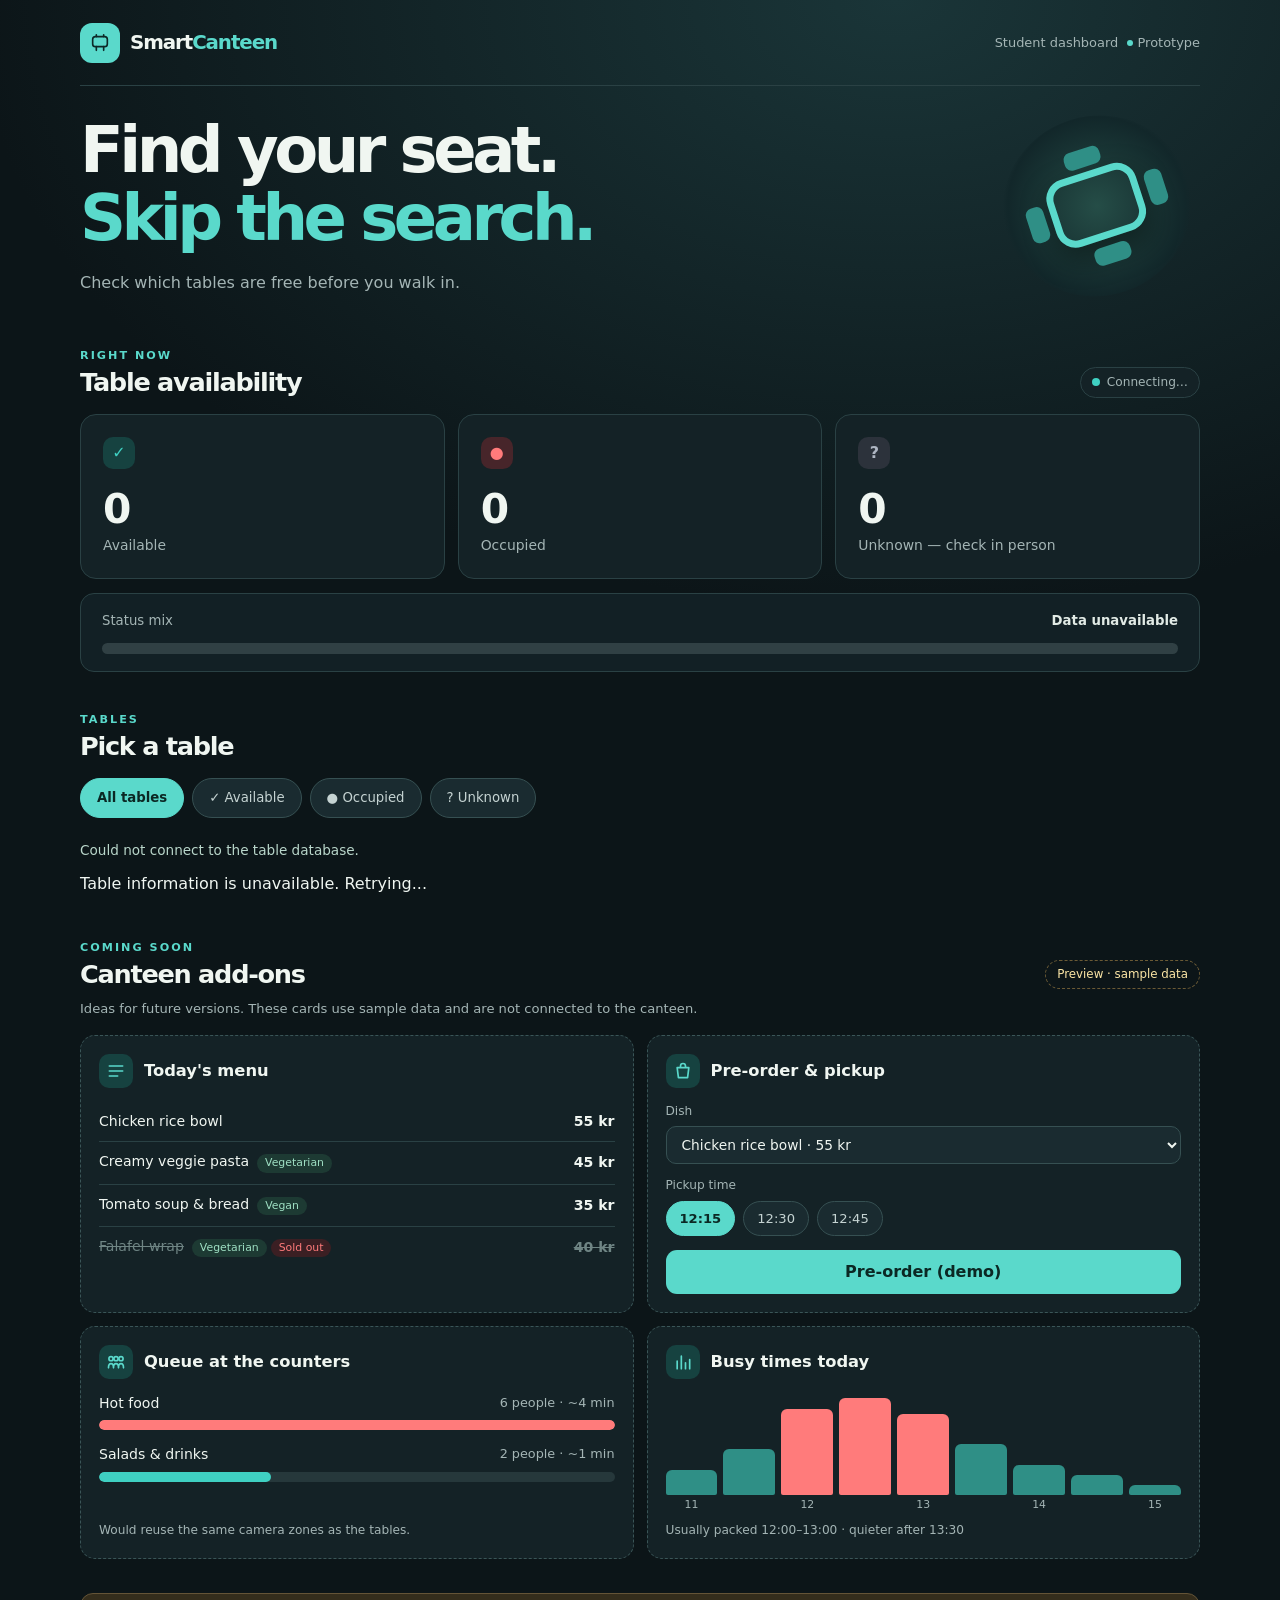
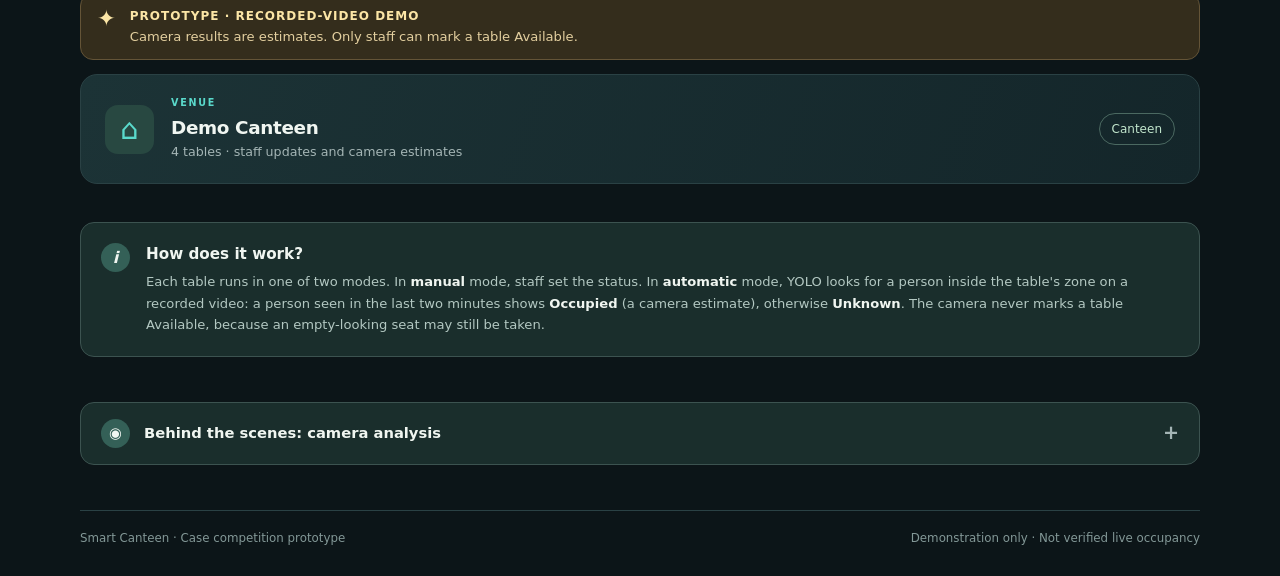
==== commit 88dd8730: "Pitch-ready prototype" ====
--- a/projects/smart-canteen/frontend/index.html
+++ b/projects/smart-canteen/frontend/index.html
@@ -6,14 +6,14 @@
     <meta name="theme-color" content="#111c20" />
     <meta
       name="description"
-      content="Smart Canteen seating availability prototype. View manually updated demo table statuses stored in SQLite."
+      content="Smart Canteen seating availability prototype. Table statuses from staff updates and camera estimates."
     />
     <title>Smart Canteen | Seating Availability Prototype</title>
-    <link rel="stylesheet" href="styles.css?v=7" />
-    <!-- Still needed by app.js for demo venue metadata. -->
+    <link rel="stylesheet" href="styles.css?v=12" />
     <script defer src="sample-data.js"></script>
-    <script defer src="app.js?v=4"></script>
+    <script defer src="app.js?v=6"></script>
     <script defer src="vision-observations.js?v=1"></script>
+    <script defer src="addons.js?v=1"></script>
   </head>
   <body>
     <div class="page-shell">
@@ -21,38 +21,39 @@
         <a class="brand" href="/" aria-label="Smart Canteen home">
           <span class="brand-mark" aria-hidden="true">
             <svg width="22" height="22" viewBox="0 0 24 24" fill="none">
-              <rect x="4" y="5" width="16" height="11" rx="3" stroke="currentColor" stroke-width="1.8" />
-              <path d="M8 16v4M16 16v4M8 3v2M16 3v2" stroke="currentColor" stroke-width="1.8" stroke-linecap="round" />
+              <rect
+                x="4"
+                y="5"
+                width="16"
+                height="11"
+                rx="3"
+                stroke="currentColor"
+                stroke-width="1.8"
+              />
+              <path
+                d="M8 16v4M16 16v4M8 3v2M16 3v2"
+                stroke="currentColor"
+                stroke-width="1.8"
+                stroke-linecap="round"
+              />
             </svg>
           </span>
           <span>Smart<span class="brand-accent">Canteen</span></span>
         </a>
         <span class="topbar-label">
-          Student dashboard <span class="tiny-dot" aria-hidden="true"></span> Prototype
+          Student dashboard
+          <span class="tiny-dot" aria-hidden="true"></span> Prototype
         </span>
       </header>
 
       <main>
-        <section class="demo-banner" role="note" aria-label="Prototype data notice">
-          <span class="demo-icon" aria-hidden="true">✦</span>
-          <div>
-            <strong>PROTOTYPE · MANUALLY UPDATED DEMO STATUSES</strong>
-            <span>
-              Table statuses are stored in SQLite and checked for updates every five seconds.
-              Camera-based occupancy updates are not connected to this dashboard yet.
-            </span>
-          </div>
-        </section>
-
         <section class="intro" aria-labelledby="page-title">
           <div>
-            <p class="eyebrow">SEATING AVAILABILITY / PROTOTYPE</p>
             <h1 id="page-title">
               Find your seat.<br /><em>Skip the search.</em>
             </h1>
             <p class="intro-description">
-              Explore table availability in a demonstration venue. Smart Canteen is
-              designed for campus canteens first, with potential for other shared spaces.
+              Check which tables are free before you walk in.
             </p>
           </div>
           <div class="intro-art" aria-hidden="true">
@@ -64,44 +65,36 @@
           </div>
         </section>
 
-        <section class="venue-card" aria-label="Current demonstration venue">
-          <div class="venue-symbol" aria-hidden="true">⌂</div>
-          <div class="venue-info">
-            <p class="eyebrow">SELECTED VENUE · DEMO</p>
-            <h2 id="venue-name">Loading venue…</h2>
-            <p id="venue-description"></p>
-          </div>
-          <span class="venue-chip" id="venue-type">Canteen</span>
-        </section>
-
         <section class="overview" aria-labelledby="overview-heading">
           <div class="section-heading">
             <div>
-              <p class="eyebrow">AT A GLANCE</p>
+              <p class="eyebrow">RIGHT NOW</p>
               <h2 id="overview-heading">Table availability</h2>
             </div>
-            <span class="snapshot-label">Demo database · Refreshes every 5 seconds</span>
+            <span class="live-badge" id="last-updated">
+              <span class="live-dot" aria-hidden="true"></span>Connecting…
+            </span>
           </div>
           <div class="stat-grid">
             <article class="stat-card available">
               <div class="stat-icon" aria-hidden="true">✓</div>
               <div class="stat-value" id="available-count">—</div>
-              <div class="stat-label">Available tables</div>
+              <div class="stat-label">Available</div>
             </article>
             <article class="stat-card occupied">
               <div class="stat-icon" aria-hidden="true">●</div>
               <div class="stat-value" id="occupied-count">—</div>
-              <div class="stat-label">Occupied tables</div>
+              <div class="stat-label">Occupied</div>
             </article>
             <article class="stat-card unknown">
               <div class="stat-icon" aria-hidden="true">?</div>
               <div class="stat-value" id="unknown-count">—</div>
-              <div class="stat-label">Unknown / review</div>
-            </article>
-          </div>
-          <div class="distribution" aria-label="Demo table status breakdown">
+              <div class="stat-label">Unknown — check in person</div>
+            </article>
+          </div>
+          <div class="distribution" aria-label="Table status breakdown">
             <div class="distribution-heading">
-              <span>Current demo status mix</span>
+              <span>Status mix</span>
               <strong id="total-tables">— tables</strong>
             </div>
             <div
@@ -110,76 +103,179 @@
               role="img"
               aria-label="Loading table status counts"
             ></div>
-            <p>
-              Counts represent tables, <strong>not individual available seats</strong>.
-              Demo statuses do not represent verified live occupancy.
-            </p>
           </div>
         </section>
 
         <section class="tables-section" aria-labelledby="tables-heading">
           <div class="section-heading tables-header">
             <div>
-              <p class="eyebrow">EXPLORE SEATING</p>
-              <h2 id="tables-heading">Tables by status</h2>
+              <p class="eyebrow">TABLES</p>
+              <h2 id="tables-heading">Pick a table</h2>
             </div>
             <span class="small-label" id="table-count-label"></span>
           </div>
-          <div class="filter-bar" role="group" aria-label="Filter tables by status">
-            <button type="button" class="filter-chip active" data-filter="all" aria-pressed="true">
+          <div
+            class="filter-bar"
+            role="group"
+            aria-label="Filter tables by status"
+          >
+            <button
+              type="button"
+              class="filter-chip active"
+              data-filter="all"
+              aria-pressed="true"
+            >
               All tables
             </button>
-            <button type="button" class="filter-chip" data-filter="available" aria-pressed="false">
-              Available
-            </button>
-            <button type="button" class="filter-chip" data-filter="occupied" aria-pressed="false">
-              Occupied
-            </button>
-            <button type="button" class="filter-chip" data-filter="unknown" aria-pressed="false">
-              Unknown
+            <button
+              type="button"
+              class="filter-chip"
+              data-filter="available"
+              aria-pressed="false"
+            >
+              ✓ Available
+            </button>
+            <button
+              type="button"
+              class="filter-chip"
+              data-filter="occupied"
+              aria-pressed="false"
+            >
+              ● Occupied
+            </button>
+            <button
+              type="button"
+              class="filter-chip"
+              data-filter="unknown"
+              aria-pressed="false"
+            >
+              ? Unknown
             </button>
           </div>
           <div class="table-grid" id="table-grid" aria-live="polite"></div>
+        </section>
+
+        <section class="addons" aria-labelledby="addons-heading">
+          <div class="section-heading">
+            <div>
+              <p class="eyebrow">COMING SOON</p>
+              <h2 id="addons-heading">Canteen add-ons</h2>
+            </div>
+            <span class="preview-tag">Preview · sample data</span>
+          </div>
+          <p class="addons-note">
+            Ideas for future versions. These cards use sample data and are not
+            connected to the canteen.
+          </p>
+
+          <div class="addon-grid">
+            <article class="addon-card" aria-labelledby="menu-title">
+              <div class="addon-head">
+                <span class="addon-icon" aria-hidden="true">
+                  <svg viewBox="0 0 24 24" width="20" height="20" fill="none" stroke="currentColor" stroke-width="2" stroke-linecap="round"><path d="M4 6h16M4 12h16M4 18h10"/></svg>
+                </span>
+                <h3 id="menu-title">Today's menu</h3>
+              </div>
+              <ul class="menu-list" id="menu-list"></ul>
+            </article>
+
+            <article class="addon-card" aria-labelledby="preorder-title">
+              <div class="addon-head">
+                <span class="addon-icon" aria-hidden="true">
+                  <svg viewBox="0 0 24 24" width="20" height="20" fill="none" stroke="currentColor" stroke-width="2" stroke-linejoin="round"><path d="M5 8h14l-1.5 12h-11z"/><path d="M9 8V6a3 3 0 0 1 6 0v2"/></svg>
+                </span>
+                <h3 id="preorder-title">Pre-order &amp; pickup</h3>
+              </div>
+              <label class="addon-label" for="preorder-item">Dish</label>
+              <select id="preorder-item" class="addon-select"></select>
+              <p class="addon-label">Pickup time</p>
+              <div class="time-chips" id="pickup-times" role="group" aria-label="Pickup time"></div>
+              <button type="button" class="addon-button" id="preorder-button">Pre-order (demo)</button>
+              <div class="pickup-ticket" id="pickup-ticket" hidden aria-live="polite"></div>
+            </article>
+
+            <article class="addon-card" aria-labelledby="queue-title">
+              <div class="addon-head">
+                <span class="addon-icon" aria-hidden="true">
+                  <svg viewBox="0 0 24 24" width="20" height="20" fill="none" stroke="currentColor" stroke-width="2" stroke-linecap="round"><circle cx="6" cy="8" r="2.5"/><circle cx="12" cy="8" r="2.5"/><circle cx="18" cy="8" r="2.5"/><path d="M3 19c0-3 1.5-5 3-5s3 2 3 5M9 19c0-3 1.5-5 3-5s3 2 3 5M15 19c0-3 1.5-5 3-5s3 2 3 5"/></svg>
+                </span>
+                <h3 id="queue-title">Queue at the counters</h3>
+              </div>
+              <div id="queue-list"></div>
+              <p class="addon-foot">Would reuse the same camera zones as the tables.</p>
+            </article>
+
+            <article class="addon-card" aria-labelledby="busy-title">
+              <div class="addon-head">
+                <span class="addon-icon" aria-hidden="true">
+                  <svg viewBox="0 0 24 24" width="20" height="20" fill="none" stroke="currentColor" stroke-width="2" stroke-linecap="round"><path d="M5 20V11M10 20V5M15 20v-7M20 20V9"/></svg>
+                </span>
+                <h3 id="busy-title">Busy times today</h3>
+              </div>
+              <div class="busy-chart" id="busy-chart" role="img" aria-label="Typical canteen crowding by time of day"></div>
+              <p class="addon-foot" id="busy-hint"></p>
+            </article>
+          </div>
+        </section>
+
+        <section
+          class="demo-banner"
+          role="note"
+          aria-label="Prototype data notice"
+        >
+          <span class="demo-icon" aria-hidden="true">✦</span>
+          <div>
+            <strong>PROTOTYPE · RECORDED-VIDEO DEMO</strong>
+            <span>
+              Camera results are estimates. Only staff can mark a table
+              Available.
+            </span>
+          </div>
+        </section>
+
+        <section class="venue-card" aria-label="Current demonstration venue">
+          <div class="venue-symbol" aria-hidden="true">⌂</div>
+          <div class="venue-info">
+            <p class="eyebrow">VENUE</p>
+            <h2 id="venue-name">Loading venue…</h2>
+            <p id="venue-description"></p>
+          </div>
+          <span class="venue-chip" id="venue-type">Canteen</span>
         </section>
 
         <section class="explain-card" aria-labelledby="how-it-works-title">
           <div class="explain-icon" aria-hidden="true">i</div>
           <div>
-            <h2 id="how-it-works-title">How does this prototype work?</h2>
+            <h2 id="how-it-works-title">How does it work?</h2>
             <p>
-              An administrator currently sets table statuses manually. FastAPI saves
-              those updates in SQLite, and this page checks for changes every five
-              seconds. Separately, the admin editor saves camera table zones in SQLite,
-              and YOLO has been tested on recorded video and sample person detections.
-              Automatic occupancy decisions have <strong>not</strong> been connected to
-              this dashboard. <strong>Unknown</strong> means availability has not been
-              verified.
+              Each table runs in one of two modes. In <strong>manual</strong>
+              mode, staff set the status. In <strong>automatic</strong> mode,
+              YOLO looks for a person inside the table's zone on a recorded
+              video: a person seen in the last two minutes shows
+              <strong>Occupied</strong> (a camera estimate), otherwise
+              <strong>Unknown</strong>. The camera never marks a table
+              Available, because an empty-looking seat may still be taken.
             </p>
           </div>
         </section>
 
-        <section class="explain-card" aria-labelledby="vision-heading">
-          <div class="explain-icon" aria-hidden="true">◉</div>
-          <div>
-            <p class="eyebrow">COMPUTER VISION / EXPERIMENTAL</p>
-            <h2 id="vision-heading">Camera analysis</h2>
-
+        <details class="explain-card behind-scenes">
+          <summary>
+            <span class="explain-icon" aria-hidden="true">◉</span>
+            <span>Behind the scenes: camera analysis</span>
+          </summary>
+          <div class="behind-body">
             <p>
-              These are saved observations from a recorded-video
-              experiment, not live seating availability.
-              A detected person does not necessarily mean a table
-              is occupied, and no detection does not prove it is free.
+              Saved observations from the recorded-video experiment. A detected
+              person does not always mean a table is taken, and no detection
+              does not prove it is free.
             </p>
-
             <ul id="vision-observation-list">
               <li>Loading camera observations…</li>
             </ul>
-
-            <p id="vision-observation-sync">
-              Waiting for the vision API…
-            </p>
-          </div>
-        </section>
+            <p id="vision-observation-sync">Waiting for the vision API…</p>
+          </div>
+        </details>
       </main>
       <footer class="footer">
         <span>Smart Canteen · Case competition prototype</span>
--- a/projects/smart-canteen/frontend/styles.css
+++ b/projects/smart-canteen/frontend/styles.css
@@ -6,10 +6,10 @@
   --stroke: #2a4144;
   --muted: #a4b5b5;
   --text: #f0f6f1;
-  --accent: #b7ebad;
-  --available: #88dfaf;
-  --occupied: #ffb08f;
-  --unknown: #c8c5eb;
+  --accent: #5ad9cb;
+  --available: #3fd0c2;
+  --occupied: #ff7b7b;
+  --unknown: #aeb5c2;
 }
 * {
   box-sizing: border-box;
@@ -108,10 +108,10 @@
   overflow: hidden;
   display: flex;
   justify-content: space-between;
-  min-height: 250px;
+  min-height: 190px;
   align-items: center;
   gap: 28px;
-  padding: 38px 8px 30px 0;
+  padding: 30px 8px 12px 0;
 }
 .intro > div:first-child {
   position: relative;
@@ -172,7 +172,7 @@
   position: absolute;
   width: 37px;
   height: 18px;
-  background: #679d89;
+  background: #2f8f86;
   border-radius: 7px;
 }
 .art-chair.c1 {
@@ -284,17 +284,17 @@
   display: grid;
   place-items: center;
   border-radius: 10px;
-  background: #204b40;
+  background: #164240;
   color: var(--available);
   font-weight: 700;
   margin-bottom: 18px;
 }
 .stat-card.occupied .stat-icon {
-  background: #503628;
+  background: #47252a;
   color: var(--occupied);
 }
 .stat-card.unknown .stat-icon {
-  background: #35354d;
+  background: #2c323b;
   color: var(--unknown);
 }
 .stat-value {
@@ -414,10 +414,9 @@
   place-items: center;
   height: 33px;
   width: 33px;
-  background: #28433c;
   border-radius: 9px;
-  color: var(--accent);
-  font-size: 1.2rem;
+  font-size: 1rem;
+  font-weight: 700;
 }
 .status-pill {
   padding: 4px 10px;
@@ -428,18 +427,18 @@
 }
 .status-pill.available {
   color: var(--available);
-  border-color: #406c58;
-  background: #1b3d33;
+  border-color: #2b6f68;
+  background: #123b38;
 }
 .status-pill.occupied {
   color: var(--occupied);
-  border-color: #794f3c;
-  background: #38271f;
+  border-color: #7d3a41;
+  background: #3b1f23;
 }
 .status-pill.unknown {
   color: var(--unknown);
-  border-color: #62607a;
-  background: #302e42;
+  border-color: #555d6a;
+  background: #262b33;
 }
 .table-name {
   margin: 0;
@@ -531,8 +530,17 @@
   .intro-art {
     display: none;
   }
+  .intro {
+    padding: 22px 0 4px;
+  }
   .intro-description {
     font-size: 0.94rem;
+  }
+  .distribution {
+    display: none;
+  }
+  .overview {
+    margin-top: 18px;
   }
   .venue-card {
     padding: 16px;
@@ -626,499 +634,623 @@
   }
 }
 
-/* =========================
-   Admin page
-   ========================= */
-
-.admin-body {
-  min-height: 100vh;
-}
-
-.admin-header {
-  max-width: 1200px;
-  margin: 0 auto;
-  padding: 20px 20px 16px;
-
-  /* Give navigation and the page title separate rows. */
-  display: grid;
-  grid-template-columns: minmax(0, 1fr) auto;
-  gap: 12px 20px;
-}
-
-/* The title can use the entire available page width. */
-.admin-header > div {
-  grid-column: 1 / -1;
-  grid-row: 2;
-  min-width: 0;
-}
-
-/* Keep the Back button in the upper-right corner. */
-.admin-nav {
+.live-badge {
+  display: inline-flex;
+  align-items: center;
+  gap: 7px;
+  padding: 5px 11px;
+  border: 1px solid var(--stroke);
+  border-radius: 100px;
+  background: var(--panel);
+  color: var(--muted);
+  font-size: 0.76rem;
+  white-space: nowrap;
+}
+.live-dot {
+  width: 8px;
+  height: 8px;
+  border-radius: 50%;
+  background: var(--available);
+  animation: live-pulse 2s infinite;
+}
+.live-badge.stale .live-dot {
+  background: var(--occupied);
+  animation: none;
+}
+@keyframes live-pulse {
+  0% { box-shadow: 0 0 0 0 rgba(63, 208, 194, 0.55); }
+  70%, 100% { box-shadow: 0 0 0 7px rgba(63, 208, 194, 0); }
+}
+.table-card.status-available { border-left: 4px solid var(--available); }
+.table-card.status-occupied { border-left: 4px solid var(--occupied); }
+.table-card.status-unknown { border-left: 4px solid var(--unknown); }
+.table-icon.available { background: #164240; color: var(--available); }
+.table-icon.occupied { background: #47252a; color: var(--occupied); }
+.table-icon.unknown { background: #2c323b; color: var(--unknown); }
+.demo-banner { margin-top: 34px; }
+.demo-banner + .venue-card { margin-top: 14px; }
+.behind-scenes {
+  display: block;
+  padding: 0;
+  margin-top: 0;
+}
+.behind-scenes summary {
+  display: flex;
+  align-items: center;
+  gap: 14px;
+  padding: 16px 20px;
+  cursor: pointer;
+  font-weight: 650;
+  font-size: 0.92rem;
+  list-style: none;
+}
+.behind-scenes summary::-webkit-details-marker { display: none; }
+.behind-scenes summary::after {
+  content: "+";
+  margin-left: auto;
+  color: var(--muted);
+  font-size: 1.2rem;
+}
+.behind-scenes[open] summary::after { content: "−"; }
+.behind-scenes .explain-icon { font-style: normal; }
+.behind-body {
+  padding: 0 20px 18px 63px;
+  color: #b3c8c2;
+  font-size: 0.82rem;
+}
+.behind-body p { margin: 0 0 10px; }
+@media (max-width: 700px) {
+  .behind-body { padding-left: 20px; }
+}
+@media (prefers-reduced-motion: reduce) {
+  .live-dot { animation: none; }
+}
+
+.addons { margin-top: 44px; }
+.preview-tag {
+  padding: 5px 11px;
+  border: 1px dashed #6b5a35;
+  border-radius: 100px;
+  color: #fce6a6;
+  font-size: 0.74rem;
+  white-space: nowrap;
+}
+.addons-note {
+  color: var(--muted);
+  font-size: 0.82rem;
+  margin: -6px 0 16px;
+}
+.addon-grid {
+  display: grid;
+  grid-template-columns: repeat(2, 1fr);
+  gap: 13px;
+}
+.addon-card {
+  background: var(--panel);
+  border: 1px dashed #3a5557;
+  border-radius: 15px;
+  padding: 18px;
+  display: flex;
+  flex-direction: column;
+}
+.addon-head {
+  display: flex;
+  align-items: center;
+  gap: 11px;
+  margin-bottom: 14px;
+}
+.addon-head h3 { margin: 0; font-size: 1.02rem; }
+.addon-icon {
+  display: grid;
+  place-items: center;
+  width: 34px;
+  height: 34px;
+  border-radius: 10px;
+  background: #164240;
+  color: var(--accent);
+}
+.menu-list { list-style: none; margin: 0; padding: 0; }
+.menu-list li {
+  display: flex;
+  justify-content: space-between;
+  align-items: center;
+  gap: 10px;
+  padding: 9px 0;
+  border-bottom: 1px solid var(--stroke);
+  font-size: 0.88rem;
+}
+.menu-list li:last-child { border-bottom: 0; }
+.menu-list li.sold-out .dish-name,
+.menu-list li.sold-out .dish-price { color: #6f8584; text-decoration: line-through; }
+.dish-name { margin-right: 8px; }
+.dish-tag {
+  display: inline-block;
+  margin: 2px 4px 2px 0;
+  padding: 1px 8px;
+  border-radius: 100px;
+  background: #1d3a33;
+  color: #9fe0c4;
+  font-size: 0.68rem;
+}
+.dish-tag.sold { background: #3b1f23; color: var(--occupied); }
+.dish-price { color: var(--text); font-weight: 650; white-space: nowrap; }
+.addon-label { color: var(--muted); font-size: 0.76rem; margin: 0 0 6px; }
+.addon-select {
+  width: 100%;
+  margin-bottom: 12px;
+  padding: 9px 11px;
+  border-radius: 10px;
+  border: 1px solid #365052;
+  background: #1a2b30;
+  color: var(--text);
+  font: inherit;
+  font-size: 0.86rem;
+}
+.time-chips { display: flex; gap: 8px; margin-bottom: 14px; }
+.time-chip {
+  padding: 7px 13px;
+  border-radius: 100px;
+  border: 1px solid #365052;
+  background: #1a2b30;
+  color: #c5d3d2;
+  cursor: pointer;
+  font-size: 0.82rem;
+}
+.time-chip[aria-pressed="true"] { background: var(--accent); border-color: var(--accent); color: #0b2824; font-weight: 700; }
+.addon-button {
+  padding: 10px 14px;
+  border: 0;
+  border-radius: 11px;
+  background: var(--accent);
+  color: #0b2824;
+  font-weight: 700;
+  cursor: pointer;
+}
+.addon-button:hover, .time-chip:hover { filter: brightness(1.08); }
+.pickup-ticket {
+  display: grid;
+  gap: 2px;
+  margin-top: 12px;
+  padding: 12px 14px;
+  border-radius: 11px;
+  background: #123b38;
+  border: 1px solid #2b6f68;
+}
+.pickup-ticket[hidden] { display: none; }
+.ticket-number { font-size: 1.5rem; font-weight: 780; color: var(--available); letter-spacing: -0.03em; }
+.ticket-detail { font-size: 0.84rem; }
+.ticket-note { font-size: 0.72rem; color: var(--muted); }
+.queue-row { margin-bottom: 14px; }
+.queue-top { display: flex; justify-content: space-between; gap: 10px; font-size: 0.88rem; margin-bottom: 6px; }
+.queue-wait { color: var(--muted); font-size: 0.8rem; }
+.queue-track { height: 10px; border-radius: 100px; background: #26383b; overflow: hidden; }
+.queue-fill { height: 100%; border-radius: 100px; background: var(--available); }
+.queue-fill.long { background: var(--occupied); }
+.addon-foot { color: var(--muted); font-size: 0.76rem; margin: auto 0 0; padding-top: 8px; }
+.busy-chart {
+  display: flex;
+  align-items: flex-end;
+  gap: 6px;
+  height: 120px;
+  padding-bottom: 18px;
+  position: relative;
+}
+.busy-col {
+  flex: 1;
+  height: 100%;
+  display: flex;
+  flex-direction: column;
+  justify-content: flex-end;
+  align-items: center;
+  position: relative;
+}
+.busy-bar { width: 100%; border-radius: 6px 6px 2px 2px; background: #2f8f86; }
+.busy-bar.high { background: var(--occupied); }
+.busy-col.now .busy-bar { outline: 2px solid var(--text); outline-offset: 1px; }
+.busy-col.now::before {
+  content: "now";
+  position: absolute;
+  top: -4px;
+  font-size: 0.65rem;
+  color: var(--text);
+}
+.busy-time { position: absolute; bottom: -18px; font-size: 0.68rem; color: var(--muted); }
+@media (max-width: 700px) {
+  .addon-grid { grid-template-columns: 1fr; }
+  .addons .section-heading { flex-wrap: wrap; }
+}
+
+/* Shared */
+
+.data-sync-status {
+  margin: 12px 0;
+  color: #b9d6ca;
+  font-size: 0.85rem;
+}
+
+/* Admin page */
+
+.admin-link {
+  display: inline-flex;
+  align-items: center;
+  gap: 8px;
+  min-height: 40px;
+  padding: 8px 15px;
+  border: 1px solid var(--stroke);
+  border-radius: 100px;
+  background: var(--panel);
+  color: var(--accent);
+  font-size: 0.86rem;
+  font-weight: 600;
+  text-decoration: none;
+  white-space: nowrap;
+}
+.admin-link:hover { background: var(--panel-soft); }
+
+.admin-main { padding-bottom: 40px; }
+.admin-intro { padding: 30px 0 18px; }
+.admin-title {
+  font-size: clamp(2rem, 4vw, 2.9rem);
+  margin-bottom: 8px;
+}
+.admin-subtitle {
+  color: var(--muted);
+  max-width: 640px;
+  margin: 0;
+}
+
+.admin-card {
+  background: var(--panel);
+  border: 1px solid var(--stroke);
+  border-radius: 16px;
+  padding: 20px;
+  margin-bottom: 16px;
+}
+.admin-grid {
+  display: grid;
+  grid-template-columns: 1.4fr 1fr;
+  gap: 16px;
+  align-items: start;
+}
+.admin-grid .admin-card { margin-bottom: 0; }
+.admin-grid + .admin-card { margin-top: 16px; }
+
+.key-card {
+  display: grid;
+  grid-template-columns: auto minmax(0, 1fr);
+  align-items: center;
+  gap: 6px 14px;
+  border-color: #2b6f68;
+}
+.key-body { display: grid; gap: 6px; }
+.key-body label { font-weight: 650; font-size: 0.9rem; }
+.key-hint {
   grid-column: 2;
-  grid-row: 1;
-  justify-self: end;
-}
-.admin-subtitle {
-  margin: 8px 0 0;
-  color: rgba(240, 246, 241, 0.78);
-}
-
-.admin-nav {
-  display: flex;
-  align-items: center;
-}
-
-.admin-link {
+  margin: 0;
+  color: var(--muted);
+  font-size: 0.78rem;
+}
+.step-icon {
+  display: grid;
+  place-items: center;
+  width: 40px;
+  height: 40px;
+  border-radius: 12px;
+  background: #164240;
   color: var(--accent);
-  text-decoration: none;
-  border: 1px solid rgba(183, 235, 173, 0.25);
-  border-radius: 999px;
-  padding: 10px 14px;
-  background: rgba(20, 34, 38, 0.55);
-}
-
-.admin-link:hover {
-  background: rgba(20, 34, 38, 0.8);
-}
-
-.admin-main {
-  max-width: 1200px;
-  margin: 0 auto;
-  padding: 0 20px 40px;
-  display: grid;
-  grid-template-columns: 2fr 1fr;
-  gap: 20px;
-}
-
-.admin-panel {
-  background: rgba(20, 34, 38, 0.8);
-  border: 1px solid rgba(183, 235, 173, 0.12);
-  border-radius: 18px;
-  padding: 20px;
-  box-shadow: 0 12px 30px rgba(0, 0, 0, 0.2);
-}
-
-
-/* Group the camera source settings in their own panel. */
-.source-controls {
-  display: grid;
-  gap: 10px;
-  margin: 20px 0;
+}
+
+.card-head {
+  display: flex;
+  gap: 13px;
+  align-items: flex-start;
+  margin-bottom: 16px;
+}
+.card-head h2 { margin: 0 0 2px; font-size: 1.2rem; letter-spacing: -0.03em; }
+.card-head p { margin: 0; color: var(--muted); font-size: 0.86rem; }
+.step-badge {
+  flex: 0 0 32px;
+  display: grid;
+  place-items: center;
+  width: 32px;
+  height: 32px;
+  border-radius: 50%;
+  background: var(--accent);
+  color: #0b2824;
+  font-weight: 780;
+}
+.setup-tag {
+  margin-left: 6px;
+  padding: 2px 9px;
+  border: 1px dashed #6b5a35;
+  border-radius: 100px;
+  color: #fce6a6;
+  font-size: 0.68rem;
+  font-weight: 600;
+  vertical-align: middle;
+}
+
+.control-block {
+  display: grid;
+  gap: 8px;
   padding: 16px;
-  border: 1px solid rgba(183, 235, 173, 0.18);
-  border-radius: 12px;
-  background: rgba(9, 19, 22, 0.4);
-}
-
-/* Clearly label the source selector and video file picker. */
-.source-controls label {
-  display: block;
-  font-size: 0.9rem;
+  border: 1px solid var(--stroke);
+  border-radius: 13px;
+  background: #122025;
+}
+.control-block + .control-block { margin-top: 12px; }
+.control-block h3 { margin: 0 0 4px; font-size: 0.98rem; }
+.control-block label,
+.zone-steps label,
+.video-row label {
+  font-size: 0.82rem;
   font-weight: 600;
-}
-
-/* Match the existing physical-table dropdown. */
-.source-controls select,
-.source-controls input[type="file"] {
+  color: #dbe8e3;
+}
+
+.admin-body select,
+.admin-body input[type="password"],
+.admin-body input[type="text"],
+.admin-body input[type="number"],
+.admin-body input[type="file"] {
   width: 100%;
   min-width: 0;
-  padding: 12px;
-  border: 1px solid rgba(183, 235, 173, 0.25);
+  padding: 11px 12px;
+  border: 1px solid #365052;
   border-radius: 10px;
-  background: #142428;
-  color: #effaf5;
+  background: #1a2b30;
+  color: var(--text);
   font: inherit;
-}
-
-/* Make the video selection button easier to recognize. */
-.source-controls input::file-selector-button {
+  font-size: 0.9rem;
+}
+.admin-body input::file-selector-button {
   margin-right: 12px;
-  padding: 9px 12px;
+  padding: 7px 12px;
   border: 0;
-  border-radius: 7px;
-  background: #61deb0;
-  color: #102a24;
+  border-radius: 8px;
+  background: var(--accent);
+  color: #0b2824;
+  font-weight: 650;
+  cursor: pointer;
+}
+
+.primary-button,
+.secondary-button {
+  padding: 12px 16px;
+  border-radius: 11px;
+  font: inherit;
+  font-weight: 700;
+  cursor: pointer;
+}
+.primary-button {
+  border: 0;
+  background: var(--accent);
+  color: #0b2824;
+}
+.primary-button.big { padding: 15px 18px; font-size: 1.02rem; }
+.secondary-button {
+  border: 1px solid #365052;
+  background: #1a2b30;
+  color: var(--text);
+}
+.primary-button:hover:not(:disabled),
+.secondary-button:hover:not(:disabled) { filter: brightness(1.1); }
+.admin-body button:disabled,
+.admin-body select:disabled {
+  opacity: 0.45;
+  cursor: not-allowed;
+}
+.admin-body button:focus-visible,
+.admin-body select:focus-visible,
+.admin-body input:focus-visible {
+  outline: 2px solid var(--accent);
+  outline-offset: 2px;
+}
+.button-row { display: flex; flex-wrap: wrap; gap: 8px; }
+.inline-fields {
+  display: grid;
+  grid-template-columns: minmax(0, 1fr) 90px;
+  gap: 10px;
+}
+.inline-fields > div { display: grid; gap: 6px; }
+
+.feedback {
+  min-height: 1.2em;
+  margin: 2px 0 0;
+  color: #b9d6ca;
+  font-size: 0.84rem;
+  overflow-wrap: anywhere;
+}
+.hint {
+  margin: 4px 0 0;
+  color: var(--muted);
+  font-size: 0.78rem;
+  line-height: 1.5;
+}
+.steps-list {
+  margin: 4px 0 0;
+  padding-left: 20px;
+  color: #c9d8d3;
+  font-size: 0.86rem;
+  line-height: 1.7;
+}
+
+/* Zone editor */
+
+.zone-layout {
+  display: grid;
+  grid-template-columns: minmax(0, 2fr) minmax(0, 1fr);
+  gap: 18px;
+}
+.zone-editor { display: grid; gap: 12px; align-content: start; }
+
+.source-mode-group {
+  min-width: 0;
+  margin: 0;
+  padding: 0;
+  border: 0;
+}
+.source-mode-group legend {
+  margin-bottom: 8px;
+  font-size: 0.82rem;
   font-weight: 600;
+  color: #dbe8e3;
+}
+.source-mode-options {
+  display: grid;
+  grid-template-columns: repeat(2, minmax(0, 1fr));
+  gap: 8px;
+}
+.source-mode-choice { position: relative; }
+.source-mode-choice input { position: absolute; opacity: 0; }
+.source-mode-choice span {
+  display: block;
+  padding: 11px 8px;
+  border: 1px solid #365052;
+  border-radius: 10px;
+  background: #1a2b30;
+  text-align: center;
+  font-size: 0.86rem;
   cursor: pointer;
 }
-
-/* Display the file picker only when video mode is active. */
-#video-input-row:not([hidden]) {
-  display: grid;
-  gap: 10px;
-}
-
-/* Fit recorded footage within our existing editor stage. */
-.stage-video {
-  width: 100%;
-  height: auto;
-}
-
-/* Preserve the HTML hidden attribute when switching sources. */
-.stage-video[hidden],
-#video-input-row[hidden] {
-  display: none;
-}
-
-/* Hide whichever source is not currently selected. */
-.stage-image[hidden],
-.stage-video[hidden] {
-  display: none;
-}
-
-/* Hide the drawing layer when previewing an unrelated video. */
-.zone-layer[hidden] {
-  display: none;
-}
-
-/* Keep recorded footage responsive on desktop and mobile. */
-.stage-video:not([hidden]) {
+.source-mode-choice input:checked + span {
+  background: var(--accent);
+  border-color: var(--accent);
+  color: #0b2824;
+  font-weight: 700;
+}
+.source-mode-choice input:disabled + span { opacity: 0.45; cursor: not-allowed; }
+.source-mode-choice input:focus-visible + span { outline: 2px solid var(--accent); outline-offset: 2px; }
+
+.video-row:not([hidden]) {
+  display: grid;
+  gap: 8px;
+  padding: 14px;
+  border: 1px solid var(--stroke);
+  border-radius: 12px;
+  background: #122025;
+}
+.video-row[hidden] { display: none; }
+
+.zone-steps { display: grid; gap: 8px; }
+.zone-help { margin: 4px 0 0; color: var(--muted); font-size: 0.86rem; }
+.mini-step {
+  display: inline-grid;
+  place-items: center;
+  width: 20px;
+  height: 20px;
+  margin-right: 6px;
+  border-radius: 50%;
+  background: #164240;
+  color: var(--accent);
+  font-size: 0.72rem;
+  font-weight: 780;
+}
+.mini-step.dark { background: rgba(11, 40, 36, 0.2); color: #0b2824; }
+
+.editor-stage {
+  position: relative;
+  border-radius: 14px;
+  overflow: hidden;
+  border: 1px solid var(--stroke);
+  background: #0a1316;
+}
+.stage-image,
+.stage-video:not([hidden]),
+.frozen-video-frame:not([hidden]) {
   display: block;
   width: 100%;
   height: auto;
 }
-
-.editor-stage {
-  position: relative;
-  margin-top: 18px;
-  border-radius: 18px;
-  overflow: hidden;
-  border: 1px solid rgba(183, 235, 173, 0.15);
-  background: rgba(9, 19, 22, 0.85);
-}
-
-.stage-image {
-  display: block;
-  width: 100%;
-  height: auto;
-}
+.stage-image[hidden],
+.stage-video[hidden],
+.frozen-video-frame[hidden],
+.zone-layer[hidden] { display: none; }
 
 .zone-layer {
   position: absolute;
   inset: 0;
-  pointer-events: none;
-}
-
-/* Zone editor controls use the same style as manual status controls. */
-.admin-panel > label {
-  display: block;
-  margin-top: 18px;
-  margin-bottom: 8px;
-  font-size: 0.9rem;
-  font-weight: 600;
-}
-
-/* Make the physical-table dropdown easy to recognize and use. */
-#zone-table-id {
-  display: block;
-  width: 100%;
-  min-width: 0;
-  padding: 12px;
-  border: 1px solid rgba(183, 235, 173, 0.25);
-  border-radius: 10px;
-  background: #142428;
-  color: #effaf5;
-  font: inherit;
-}
-
-/* Give the Save button a clear primary-action appearance. */
-#save-zone {
-  width: 100%;
-  margin-top: 12px;
-  padding: 13px 16px;
-  border: 0;
-  border-radius: 10px;
-  background: #61deb0;
-  color: #102a24;
-  font: inherit;
-  font-weight: 700;
-  cursor: pointer;
-}
-
-/* Make disabled controls visibly different from active ones. */
-#save-zone:disabled,
-#zone-table-id:disabled {
-  opacity: 0.45;
-  cursor: not-allowed;
-}
-
-/* Keyboard users should clearly see which control is focused. */
-#save-zone:focus-visible,
-#zone-table-id:focus-visible {
-  outline: 2px solid #61e8b3;
-  outline-offset: 3px;
-}
-
-/* Explain the drawing step clearly to first-time users. */
-.zone-help {
-  margin: 20px 0 8px;
-  color: rgba(240, 246, 241, 0.75);
-  line-height: 1.6;
-}
-
-/* Put the step title on its own line. */
-.zone-help strong {
-  display: block;
-  margin-bottom: 4px;
-  color: #effaf5;
-  font-size: 0.95rem;
-}
-
-.zone-status {
-  margin-top: 14px;
-  color: rgba(240, 246, 241, 0.78);
-}
-
-.table-list {
-  list-style: none;
-  padding: 0;
-  margin: 16px 0 0;
-  display: grid;
-  gap: 10px;
-}
-
-.table-list-empty {
-  padding: 12px 14px;
-  border-radius: 12px;
-  background: rgba(9, 19, 22, 0.55);
-  color: rgba(240, 246, 241, 0.78);
-  border: 1px dashed rgba(183, 235, 173, 0.15);
-}
-
-@media (max-width: 900px) {
-  .admin-main {
-    grid-template-columns: 1fr;
-  }
-
-  .admin-header {
-    flex-direction: column;
-  }
-}
-
-/* Zone drawing experiment */
-
-.zone-layer {
   pointer-events: auto;
   touch-action: none;
   cursor: crosshair;
 }
-
 .zone-preview {
   position: absolute;
   box-sizing: border-box;
-  border: 2px solid #5ee8b1;
-  background: rgba(94, 232, 177, 0.22);
+  border: 2px dashed var(--accent);
+  background: rgba(90, 217, 203, 0.2);
   pointer-events: none;
 }
-
-/* Saved table zone */
-
 .zone-saved {
-  border-color: #36e2ae;
-  background: rgba(54, 226, 174, 0.18);
-}
-
+  border-style: solid;
+  border-color: var(--available);
+  background: rgba(63, 208, 194, 0.16);
+}
 .zone-saved::after {
   content: attr(data-label);
   position: absolute;
   top: 0;
   left: 0;
-  padding: 4px 7px;
-  border-radius: 0 0 6px 0;
-  background: #087b65;
-  color: white;
+  padding: 3px 8px;
+  border-radius: 0 0 8px 0;
+  background: #1f8f85;
+  color: #fff;
   font-size: 12px;
   font-weight: 700;
 }
 
-/* Configured table list */
-
+/* In video preview, zones can only be drawn after capturing a frame. */
+.video-preview .zone-steps,
+.video-preview #save-zone { display: none; }
+
+.zone-list-panel {
+  padding: 16px;
+  border: 1px solid var(--stroke);
+  border-radius: 13px;
+  background: #122025;
+  align-self: start;
+}
+.zone-list-panel h3 { margin: 0 0 2px; font-size: 0.98rem; }
+.table-list {
+  list-style: none;
+  margin: 12px 0 0;
+  padding: 0;
+  display: grid;
+  gap: 8px;
+}
 .table-list li {
   display: flex;
   justify-content: space-between;
   align-items: center;
-  gap: 12px;
-  padding: 12px;
-  border: 1px solid rgba(183, 235, 173, 0.2);
+  gap: 10px;
+  padding: 10px 12px;
+  border: 1px solid var(--stroke);
+  border-left: 4px solid var(--available);
   border-radius: 10px;
-}
-
+  background: var(--panel);
+  font-size: 0.9rem;
+}
+.table-list li.table-list-empty {
+  border: 1px dashed var(--stroke);
+  color: var(--muted);
+}
 .table-list button {
+  padding: 5px 10px;
+  border: 1px solid #7d3a41;
+  border-radius: 8px;
+  background: #3b1f23;
+  color: var(--occupied);
+  font-size: 0.8rem;
   cursor: pointer;
-  border: 1px solid #a75b5b;
-  border-radius: 7px;
-  padding: 6px 10px;
-  background: transparent;
-  color: #ffaaaa;
-}
-
-/* Admin manual-status controls */
-
-.manual-status {
-  display: grid;
-  gap: 12px;
-  margin-top: 28px;
-  padding-top: 20px;
-  border-top: 1px solid rgba(183, 235, 173, 0.18);
-}
-
-.manual-status h3 {
-  margin: 0 0 8px;
-  font-size: 1.15rem;
-}
-
-.manual-status label {
-  font-size: 0.9rem;
-  font-weight: 600;
-}
-
-.manual-status select {
-  width: 100%;
-  min-width: 0;
-  padding: 12px;
-  border: 1px solid rgba(183, 235, 173, 0.25);
-  border-radius: 10px;
-  background: #142428;
-  color: #effaf5;
-  font: inherit;
-}
-
-.manual-status select:focus-visible,
-.manual-status button:focus-visible {
-  outline: 2px solid #61e8b3;
-  outline-offset: 3px;
-}
-
-.manual-status button {
-  padding: 12px 16px;
-  border: 0;
-  border-radius: 10px;
-  background: #69dfaa;
-  color: #102923;
-  font: inherit;
-  font-weight: 700;
-  cursor: pointer;
-}
-
-.manual-status button:hover:not(:disabled) {
-  background: #8cefc1;
-}
-
-.manual-status button:disabled {
-  opacity: 0.5;
-  cursor: not-allowed;
-}
-
-#status-feedback {
-  margin: 4px 0 0;
-  color: #b9d6ca;
-  font-size: 0.9rem;
-  overflow-wrap: anywhere;
-}
-
-/* Information about the student dashboard's data freshness */
-
-.data-sync-status {
-  margin: 12px 0;
-  color: #b9d6ca;
-  font-size: 0.85rem;
-}
-
-/* Make the dashboard navigation look like a clear back button. */
-.admin-link {
-  display: inline-flex;
-  align-items: center;
-  justify-content: center;
-  gap: 10px;
-  min-height: 44px;
-  padding: 10px 16px;
-  font-size: 0.9rem;
-  font-weight: 600;
-  text-decoration: none;
-  white-space: nowrap;
-  transition: background 0.2s ease;
-}
-
-/* Keep navigation comfortable on narrow screens. */
+}
+
+@media (max-width: 900px) {
+  .admin-grid,
+  .zone-layout { grid-template-columns: 1fr; }
+}
 @media (max-width: 600px) {
-  .admin-link {
-    white-space: normal;
-    text-align: center;
-  }
-}
-
-/* Display the two source choices side by side. */
-.source-mode-group {
-  min-width: 0;
-  margin: 0;
-  padding: 0;
-  border: 0;
-}
-
-.source-mode-group legend {
-  margin-bottom: 10px;
-  font-weight: 600;
-}
-
-.source-mode-options {
-  display: grid;
-  grid-template-columns: repeat(2, minmax(0, 1fr));
-  gap: 8px;
-}
-
-/* Keep the radio accessible without showing the default circle. */
-.source-mode-choice {
-  position: relative;
-}
-
-.source-mode-choice input {
-  position: absolute;
-  opacity: 0;
-}
-
-.source-mode-choice span {
-  display: block;
-  padding: 12px 8px;
-  border: 1px solid rgba(183, 235, 173, 0.25);
-  border-radius: 10px;
-  text-align: center;
-  cursor: pointer;
-}
-
-/* Highlight the selected source. */
-.source-mode-choice input:checked + span {
-  background: #61deb0;
-  color: #102a24;
-  font-weight: 700;
-}
-
-/* Show when a source is unavailable. */
-.source-mode-choice input:disabled + span {
-  opacity: 0.45;
-  cursor: not-allowed;
-}
-
-/* Show keyboard focus clearly. */
-.source-mode-choice input:focus-visible + span {
-  outline: 2px solid #61e8b3;
-  outline-offset: 3px;
-}
-
-/* Video preview does not yet support zone editing. */
-.video-preview .admin-panel > label[for="zone-table-id"],
-.video-preview #zone-table-id,
-.video-preview .zone-help,
-.video-preview #save-zone {
-  display: none;
-}
-
-/* Display the captured video frame at the editor's width. */
-.frozen-video-frame:not([hidden]) {
-  display: block;
-  width: 100%;
-  height: auto;
-}
-
-.frozen-video-frame[hidden] {
-  display: none;
-}+  .key-card { grid-template-columns: 1fr; }
+  .key-card .step-icon { display: none; }
+  .key-hint { grid-column: 1; }
+  .admin-link { padding: 7px 12px; }
+}
